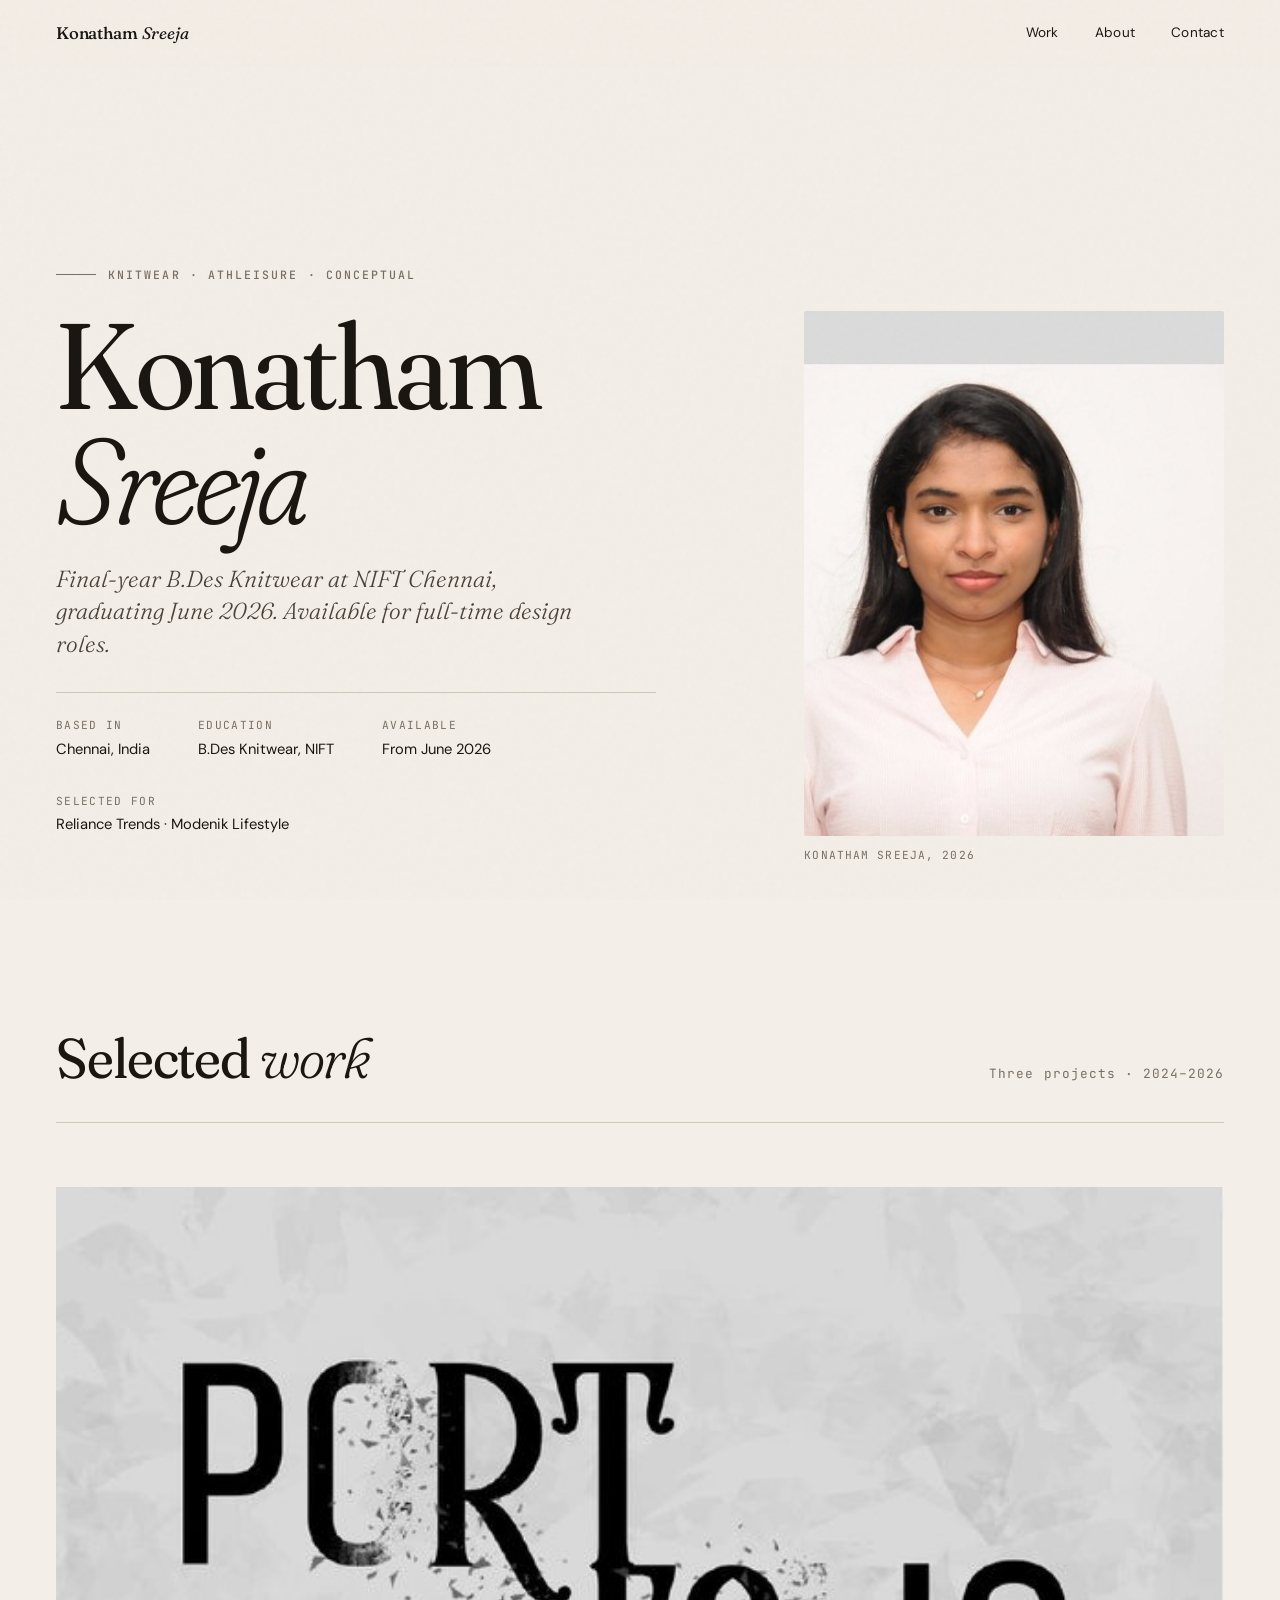
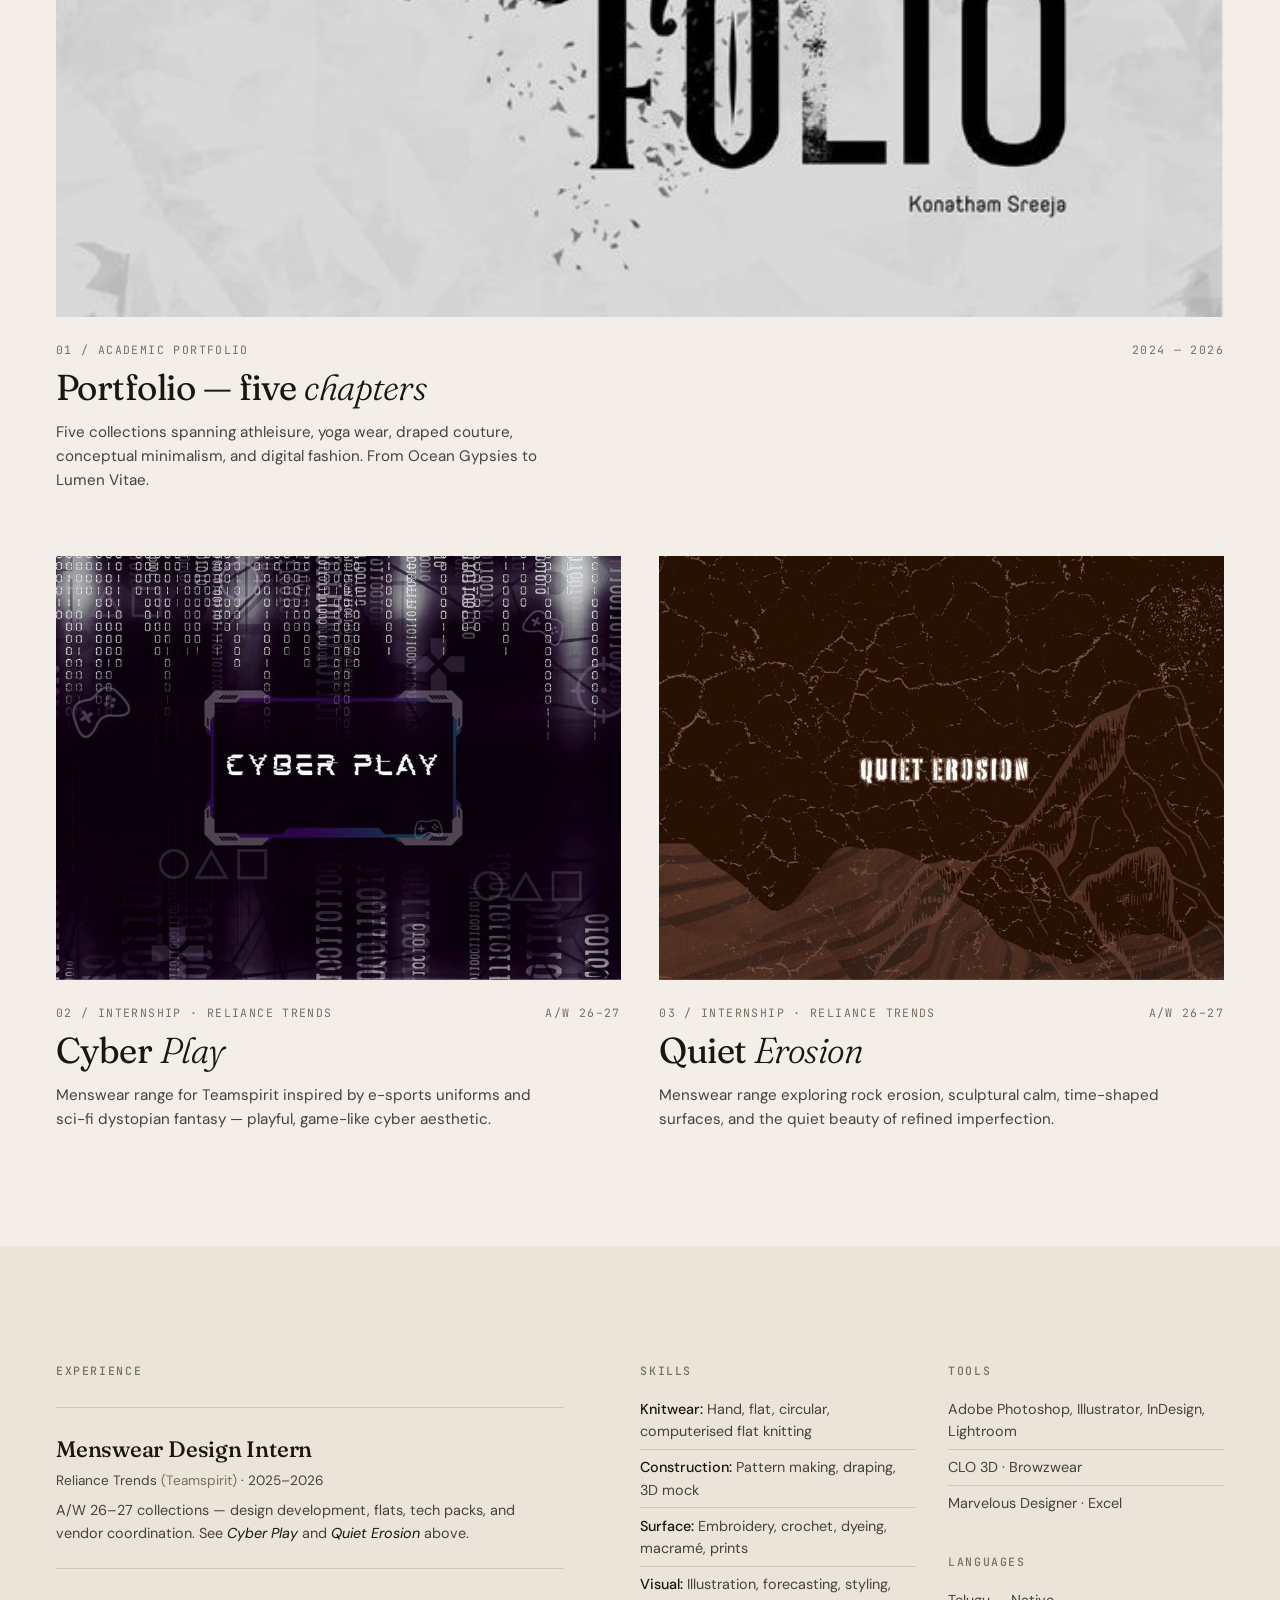
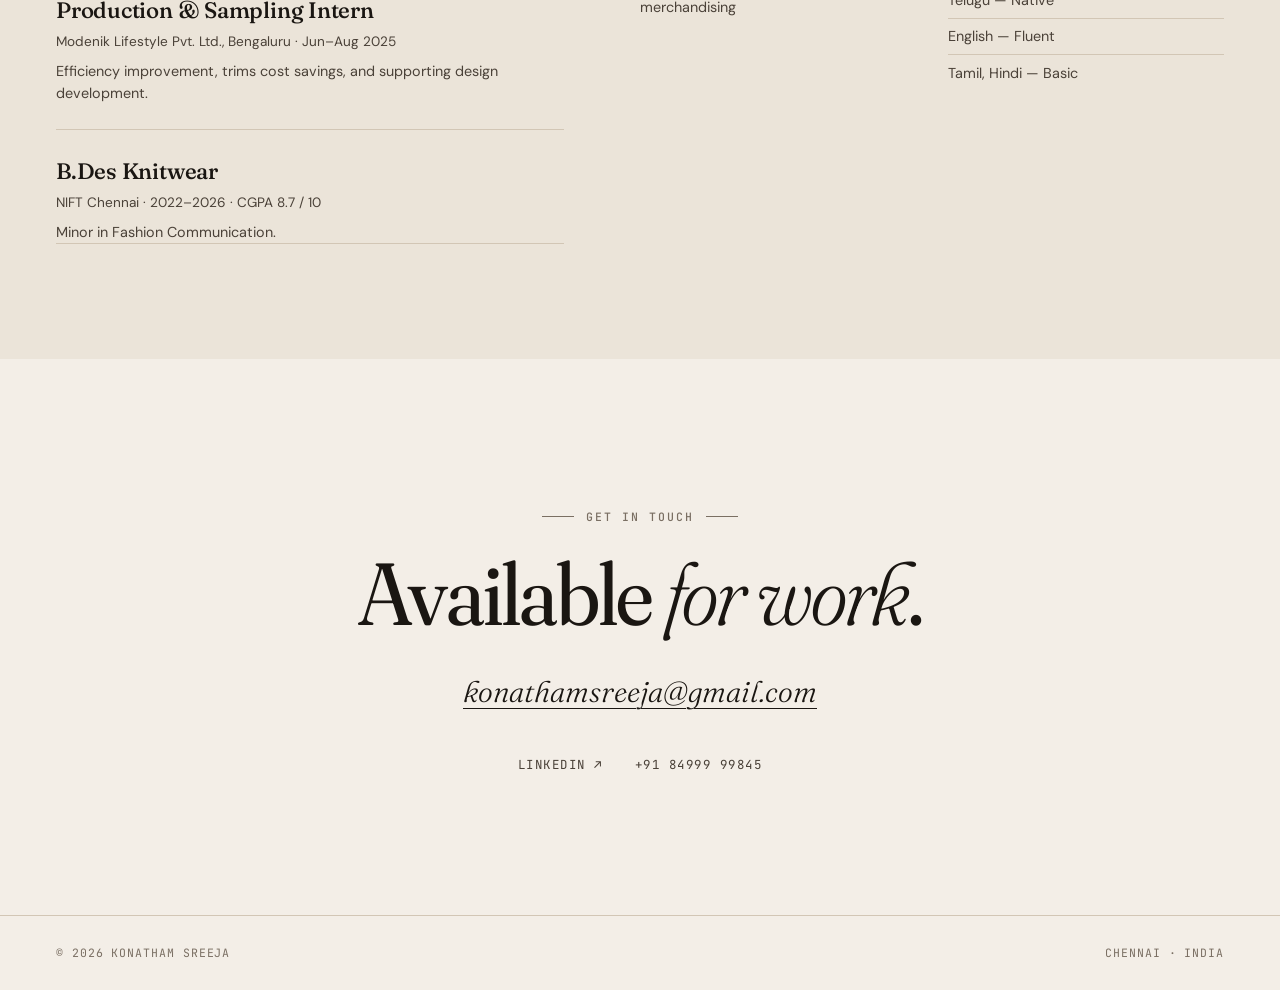
==== index.html @ c7cec254 "Replace prototype with live Cloudflare deployment source" ====
<!DOCTYPE html>
<html lang="en">
<head>
<meta charset="UTF-8">
<meta name="viewport" content="width=device-width, initial-scale=1.0">
<meta name="robots" content="noindex, nofollow">
<title>Konatham Sreeja — Knitwear Designer</title>
<meta name="description" content="Selected works by Konatham Sreeja — Knitwear designer specialising in athleisure and conceptual fashion. NIFT Chennai, 2026.">
<link rel="preconnect" href="https://fonts.googleapis.com">
<link rel="preconnect" href="https://fonts.gstatic.com" crossorigin>
<link href="https://fonts.googleapis.com/css2?family=Fraunces:ital,opsz,wght,SOFT@0,9..144,300..700,30..100;1,9..144,300..700,30..100&family=DM+Sans:opsz,wght@9..40,300..600&family=JetBrains+Mono:wght@400;500&display=swap" rel="stylesheet">
<link rel="stylesheet" href="styles.css">
<link rel="icon" type="image/svg+xml" href="data:image/svg+xml,%3Csvg xmlns='http://www.w3.org/2000/svg' viewBox='0 0 100 100'%3E%3Ctext y='75' font-size='80' font-family='Georgia' font-style='italic'%3Es%3C/text%3E%3C/svg%3E">
</head>
<body>

<nav class="nav">
  <a href="index.html" class="nav__logo">Konatham <em>Sreeja</em></a>
  <div class="nav__links">
    <a href="#work">Work</a>
    <a href="#about">About</a>
    <a href="#contact">Contact</a>
  </div>
</nav>

<header class="hero">
  <div class="hero__copy">
    <div class="hero__eyebrow"><span class="eyebrow">Knitwear · Athleisure · Conceptual</span></div>
    <h1 class="hero__title display">Konatham<br><span class="italic">Sreeja</span></h1>
    <p class="hero__tagline">Final-year B.Des Knitwear at NIFT Chennai, graduating June 2026. Available for full-time design roles.</p>
    <dl class="hero__meta">
      <div><dt>Based in</dt><dd>Chennai, India</dd></div>
      <div><dt>Education</dt><dd>B.Des Knitwear, NIFT</dd></div>
      <div><dt>Available</dt><dd>From June 2026</dd></div>
      <div><dt>Selected for</dt><dd>Reliance Trends · Modenik Lifestyle</dd></div>
    </dl>
  </div>
  <figure class="hero__photo">
    <img src="images/profile.jpg" alt="Portrait of Konatham Sreeja">
  </figure>
</header>

<section class="section" id="work">
  <header class="section__head">
    <h2 class="section__title">Selected <em>work</em></h2>
    <span class="section__count">Three projects · 2024–2026</span>
  </header>

  <div class="work__grid">

    <a href="portfolio.html" class="project project--featured fade-in">
      <div class="project__media">
        <img src="images/covers/portfolio.jpg" alt="Portfolio cover">
        <div class="project__overlay">
          <span class="project__view">Open project →</span>
        </div>
      </div>
      <div class="project__info">
        <div class="project__meta">
          <span>01 / Academic Portfolio</span>
          <span>2024 — 2026</span>
        </div>
        <h3 class="project__title">Portfolio — five <em>chapters</em></h3>
        <p class="project__desc">Five collections spanning athleisure, yoga wear, draped couture, conceptual minimalism, and digital fashion. From Ocean Gypsies to Lumen Vitae.</p>
      </div>
    </a>

    <a href="cyber-play.html" class="project project--landscape fade-in">
      <div class="project__media">
        <img src="images/covers/cyber-play.jpg" alt="Cyber Play cover">
        <div class="project__overlay">
          <span class="project__view">Open project →</span>
        </div>
      </div>
      <div class="project__info">
        <div class="project__meta">
          <span>02 / Internship · Reliance Trends</span>
          <span>A/W 26–27</span>
        </div>
        <h3 class="project__title">Cyber <em>Play</em></h3>
        <p class="project__desc">Menswear range for Teamspirit inspired by e-sports uniforms and sci-fi dystopian fantasy — playful, game-like cyber aesthetic.</p>
      </div>
    </a>

    <a href="quiet-erosion.html" class="project project--landscape fade-in">
      <div class="project__media">
        <img src="images/covers/quiet-erosion.jpg" alt="Quiet Erosion cover">
        <div class="project__overlay">
          <span class="project__view">Open project →</span>
        </div>
      </div>
      <div class="project__info">
        <div class="project__meta">
          <span>03 / Internship · Reliance Trends</span>
          <span>A/W 26–27</span>
        </div>
        <h3 class="project__title">Quiet <em>Erosion</em></h3>
        <p class="project__desc">Menswear range exploring rock erosion, sculptural calm, time-shaped surfaces, and the quiet beauty of refined imperfection.</p>
      </div>
    </a>

  </div>
</section>

<section class="about" id="about">
  <div class="about__inner">
    <div class="about__experience">
      <h4 class="about__section-label">Experience</h4>

      <div class="experience">
        <div class="experience__role">Menswear Design Intern</div>
        <div class="experience__org">Reliance Trends <span>(Teamspirit)</span> · 2025–2026</div>
        <p class="experience__desc">A/W 26–27 collections — design development, flats, tech packs, and vendor coordination. See <em>Cyber Play</em> and <em>Quiet Erosion</em> above.</p>
      </div>

      <div class="experience">
        <div class="experience__role">Production &amp; Sampling Intern</div>
        <div class="experience__org">Modenik Lifestyle Pvt. Ltd., Bengaluru · Jun–Aug 2025</div>
        <p class="experience__desc">Efficiency improvement, trims cost savings, and supporting design development.</p>
      </div>

      <div class="experience">
        <div class="experience__role">B.Des Knitwear</div>
        <div class="experience__org">NIFT Chennai · 2022–2026 · CGPA 8.7 / 10</div>
        <p class="experience__desc">Minor in Fashion Communication.</p>
      </div>
    </div>

    <div class="about__cols">
      <div class="about__col">
        <h4>Skills</h4>
        <ul>
          <li><strong>Knitwear:</strong> Hand, flat, circular, computerised flat knitting</li>
          <li><strong>Construction:</strong> Pattern making, draping, 3D mock</li>
          <li><strong>Surface:</strong> Embroidery, crochet, dyeing, macramé, prints</li>
          <li><strong>Visual:</strong> Illustration, forecasting, styling, merchandising</li>
        </ul>
      </div>
      <div class="about__col">
        <h4>Tools</h4>
        <ul>
          <li>Adobe Photoshop, Illustrator, InDesign, Lightroom</li>
          <li>CLO 3D · Browzwear</li>
          <li>Marvelous Designer · Excel</li>
        </ul>
        <h4 style="margin-top: 2rem;">Languages</h4>
        <ul>
          <li>Telugu — Native</li>
          <li>English — Fluent</li>
          <li>Tamil, Hindi — Basic</li>
        </ul>
      </div>
    </div>
  </div>
</section>

<section class="contact" id="contact">
  <div class="contact__eyebrow"><span class="eyebrow">Get in touch</span></div>
  <h2 class="contact__title">Available <em>for work</em>.</h2>
  <a href="mailto:konathamsreeja@gmail.com" class="contact__email">konathamsreeja@gmail.com</a>
  <div class="contact__links">
    <a href="https://linkedin.com/in/sreeja-konatham" target="_blank" rel="noopener">LinkedIn ↗</a>
    <a href="tel:+918499999845">+91 84999 99845</a>
  </div>
</section>

<footer>
  <span>© <span data-year></span> Konatham Sreeja</span>
  <span>Chennai · India</span>
</footer>

<script src="script.js"></script>
</body>
</html>
---- styles.css ----
/* ============================================================
   KONATHAM SREEJA — Portfolio Site
   Editorial / magazine aesthetic
   ============================================================ */

:root {
  --bg: #f3eee7;
  --bg-alt: #ebe4d9;
  --surface: #e3dac8;
  --text: #1a1612;
  --text-mid: #4a4138;
  --text-soft: #7a6f63;
  --line: #d2c6b5;
  --accent: #1a1612;
  --accent-warm: #8b3a1f;

  --font-display: 'Fraunces', 'Cormorant Garamond', Georgia, serif;
  --font-body: 'DM Sans', -apple-system, BlinkMacSystemFont, system-ui, sans-serif;
  --font-mono: 'JetBrains Mono', ui-monospace, monospace;

  --max-w: 1320px;
  --gutter: clamp(1.25rem, 4.5vw, 3.5rem);

  --ease: cubic-bezier(0.22, 1, 0.36, 1);
}

* { margin: 0; padding: 0; box-sizing: border-box; }

html {
  scroll-behavior: smooth;
  -webkit-font-smoothing: antialiased;
  -moz-osx-font-smoothing: grayscale;
}

body {
  background: var(--bg);
  color: var(--text);
  font-family: var(--font-body);
  font-size: 16px;
  line-height: 1.55;
  font-feature-settings: 'kern' 1, 'liga' 1;
  overflow-x: hidden;
}

img { display: block; max-width: 100%; height: auto; }
a { color: inherit; text-decoration: none; transition: opacity 0.2s var(--ease); }
a:hover { opacity: 0.65; }

/* ============================================================
   TYPOGRAPHY
   ============================================================ */

.display {
  font-family: var(--font-display);
  font-weight: 400;
  letter-spacing: -0.02em;
  line-height: 0.95;
  font-variation-settings: 'opsz' 144, 'SOFT' 50;
}

.eyebrow {
  font-family: var(--font-mono);
  font-size: 0.72rem;
  letter-spacing: 0.18em;
  text-transform: uppercase;
  color: var(--text-soft);
  font-weight: 500;
}

/* ============================================================
   GRAIN / TEXTURE
   ============================================================ */

body::before {
  content: '';
  position: fixed;
  inset: 0;
  pointer-events: none;
  z-index: 100;
  opacity: 0.035;
  mix-blend-mode: multiply;
  background-image: url("data:image/svg+xml,%3Csvg viewBox='0 0 200 200' xmlns='http://www.w3.org/2000/svg'%3E%3Cfilter id='n'%3E%3CfeTurbulence type='fractalNoise' baseFrequency='0.85' numOctaves='3' stitchTiles='stitch'/%3E%3C/filter%3E%3Crect width='100%25' height='100%25' filter='url(%23n)'/%3E%3C/svg%3E");
}

/* ============================================================
   NAVIGATION
   ============================================================ */

.nav {
  position: fixed;
  top: 0; left: 0; right: 0;
  z-index: 50;
  padding: 1.25rem var(--gutter);
  display: flex;
  justify-content: space-between;
  align-items: center;
  backdrop-filter: blur(10px);
  -webkit-backdrop-filter: blur(10px);
  background: rgba(243, 238, 231, 0.72);
  border-bottom: 1px solid transparent;
  transition: border-color 0.3s var(--ease);
}

.nav.scrolled { border-bottom-color: var(--line); }

.nav__logo {
  font-family: var(--font-display);
  font-size: 1.05rem;
  letter-spacing: -0.01em;
  font-weight: 500;
  font-variation-settings: 'opsz' 24, 'SOFT' 30;
}

.nav__logo em { font-style: italic; font-weight: 400; }

.nav__links {
  display: flex;
  gap: 2.25rem;
  font-size: 0.85rem;
  letter-spacing: 0.02em;
}

.nav__back {
  font-family: var(--font-mono);
  font-size: 0.78rem;
  letter-spacing: 0.06em;
  display: inline-flex;
  align-items: center;
  gap: 0.5rem;
}

.nav__back::before { content: '←'; font-size: 1rem; }

@media (max-width: 640px) {
  .nav__links { gap: 1.25rem; font-size: 0.8rem; }
  .nav__links a:first-child { display: none; }
}

/* ============================================================
   HERO (LANDING)
   ============================================================ */

.hero {
  min-height: 100vh;
  padding: 8rem var(--gutter) 4rem;
  display: grid;
  grid-template-columns: 1.6fr 1fr;
  gap: clamp(2rem, 6vw, 5rem);
  align-items: end;
  max-width: var(--max-w);
  margin: 0 auto;
  position: relative;
}

.hero__eyebrow {
  margin-bottom: 1.5rem;
  display: flex;
  align-items: center;
  gap: 0.75rem;
}

.hero__eyebrow::before {
  content: ''; width: 2.5rem; height: 1px; background: var(--text-soft);
}

.hero__title {
  font-size: clamp(3.5rem, 9.5vw, 9.5rem);
  margin-bottom: 1.5rem;
}

.hero__title .italic {
  font-style: italic;
  font-weight: 300;
  font-variation-settings: 'opsz' 144, 'SOFT' 100;
}

.hero__tagline {
  font-family: var(--font-display);
  font-style: italic;
  font-weight: 300;
  font-size: clamp(1.1rem, 2vw, 1.45rem);
  color: var(--text-mid);
  max-width: 36ch;
  margin-bottom: 2rem;
  line-height: 1.4;
}

.hero__meta {
  display: flex;
  flex-wrap: wrap;
  gap: 2rem 3rem;
  font-size: 0.85rem;
  color: var(--text-mid);
  border-top: 1px solid var(--line);
  padding-top: 1.5rem;
  max-width: 600px;
}

.hero__meta div { display: flex; flex-direction: column; gap: 0.2rem; }
.hero__meta dt { font-family: var(--font-mono); font-size: 0.7rem; letter-spacing: 0.12em; text-transform: uppercase; color: var(--text-soft); }
.hero__meta dd { color: var(--text); font-size: 0.92rem; }

.hero__photo {
  position: relative;
  align-self: end;
}

.hero__photo img {
  width: 100%;
  aspect-ratio: 4/5;
  object-fit: cover;
  border-radius: 2px;
  filter: saturate(0.92) contrast(1.02);
}

.hero__photo::after {
  content: 'Konatham Sreeja, 2026';
  position: absolute;
  bottom: -1.75rem;
  left: 0;
  font-family: var(--font-mono);
  font-size: 0.7rem;
  letter-spacing: 0.1em;
  color: var(--text-soft);
  text-transform: uppercase;
}

@media (max-width: 880px) {
  .hero {
    grid-template-columns: 1fr;
    min-height: auto;
    padding-top: 6.5rem;
    gap: 2.5rem;
    align-items: start;
  }
  .hero__photo {
    max-width: 200px;
    width: 50%;
    justify-self: start;
  }
  .hero__photo::after { font-size: 0.65rem; bottom: -1.5rem; }
  .hero__title { font-size: clamp(3rem, 13vw, 5rem); }
  .hero__tagline { font-size: 1.15rem; max-width: none; }
  .hero__meta { gap: 1.5rem 2rem; }
}

/* ============================================================
   SECTION HEADER (reusable)
   ============================================================ */

.section {
  padding: clamp(4rem, 9vw, 8rem) var(--gutter);
  max-width: var(--max-w);
  margin: 0 auto;
}

.section__head {
  display: flex;
  justify-content: space-between;
  align-items: baseline;
  margin-bottom: clamp(2rem, 5vw, 4rem);
  border-bottom: 1px solid var(--line);
  padding-bottom: 1.25rem;
  gap: 2rem;
}

.section__title {
  font-family: var(--font-display);
  font-size: clamp(2rem, 5vw, 3.5rem);
  font-weight: 400;
  letter-spacing: -0.02em;
  font-variation-settings: 'opsz' 72, 'SOFT' 50;
}

.section__title em { font-style: italic; font-weight: 300; }

.section__count {
  font-family: var(--font-mono);
  font-size: 0.8rem;
  color: var(--text-soft);
  letter-spacing: 0.08em;
}

/* ============================================================
   WORK / PROJECTS GRID
   ============================================================ */

.work__grid {
  display: grid;
  grid-template-columns: 1fr 1fr;
  gap: clamp(2rem, 5vw, 4rem) clamp(1.5rem, 3vw, 2.5rem);
}

.project {
  display: block;
  position: relative;
  cursor: pointer;
}

/* First project spans full width as featured */
.project--featured { grid-column: 1 / -1; }

.project__media {
  position: relative;
  overflow: hidden;
  background: var(--bg-alt);
  margin-bottom: 1.5rem;
  aspect-ratio: 4/5;
}

.project--featured .project__media { aspect-ratio: 16/10; }
.project--landscape .project__media { aspect-ratio: 4/3; }

.project__media img {
  width: 100%;
  height: 100%;
  object-fit: cover;
  transition: transform 0.9s var(--ease), filter 0.9s var(--ease);
  filter: saturate(0.95);
}

.project:hover .project__media img {
  transform: scale(1.04);
  filter: saturate(1.05);
}

.project__overlay {
  position: absolute;
  inset: 0;
  background: linear-gradient(180deg, transparent 50%, rgba(26, 22, 18, 0.45) 100%);
  display: flex;
  align-items: flex-end;
  justify-content: flex-end;
  padding: 1.5rem;
  opacity: 0;
  transition: opacity 0.4s var(--ease);
}

.project:hover .project__overlay { opacity: 1; }

.project__view {
  font-family: var(--font-mono);
  font-size: 0.75rem;
  letter-spacing: 0.12em;
  text-transform: uppercase;
  color: var(--bg);
  background: rgba(26, 22, 18, 0.85);
  backdrop-filter: blur(8px);
  padding: 0.55rem 1rem;
  border-radius: 999px;
}

.project__info {
  display: flex;
  flex-direction: column;
  gap: 0.4rem;
}

.project__meta {
  display: flex;
  align-items: baseline;
  justify-content: space-between;
  gap: 1rem;
  font-family: var(--font-mono);
  font-size: 0.72rem;
  letter-spacing: 0.12em;
  text-transform: uppercase;
  color: var(--text-soft);
}

.project__title {
  font-family: var(--font-display);
  font-size: clamp(1.5rem, 3vw, 2.25rem);
  font-weight: 400;
  letter-spacing: -0.015em;
  line-height: 1.05;
  font-variation-settings: 'opsz' 48, 'SOFT' 40;
  margin-top: 0.25rem;
}

.project__title em { font-style: italic; font-weight: 300; }

.project__desc {
  color: var(--text-mid);
  font-size: 0.95rem;
  max-width: 50ch;
  margin-top: 0.5rem;
}

@media (max-width: 720px) {
  .work__grid { grid-template-columns: 1fr; }
  .project--featured .project__media { aspect-ratio: 4/3; }
}

/* ============================================================
   ABOUT
   ============================================================ */

.about {
  background: var(--bg-alt);
  padding: clamp(4rem, 9vw, 8rem) var(--gutter);
}

.about__inner {
  max-width: var(--max-w);
  margin: 0 auto;
  display: grid;
  grid-template-columns: 1fr 1.15fr;
  gap: clamp(2rem, 6vw, 5rem);
}

.about__section-label {
  font-family: var(--font-mono);
  font-size: 0.72rem;
  letter-spacing: 0.14em;
  text-transform: uppercase;
  color: var(--text-soft);
  margin-bottom: 1.75rem;
  font-weight: 500;
}

.experience {
  padding: 1.5rem 0;
  border-top: 1px solid var(--line);
}
.experience:last-child { padding-bottom: 0; }
.about__experience > .experience:last-child {
  border-bottom: 1px solid var(--line);
}

.experience__role {
  font-family: var(--font-display);
  font-size: clamp(1.15rem, 1.8vw, 1.4rem);
  font-weight: 500;
  letter-spacing: -0.01em;
  font-variation-settings: 'opsz' 24, 'SOFT' 30;
  margin-bottom: 0.2rem;
}

.experience__org {
  font-size: 0.85rem;
  color: var(--text-mid);
  margin-bottom: 0.5rem;
}
.experience__org span { color: var(--text-soft); }

.experience__desc {
  font-size: 0.9rem;
  color: var(--text-mid);
  max-width: 52ch;
  line-height: 1.55;
}
.experience__desc em { font-style: italic; color: var(--text); }

.about__cols {
  display: grid;
  grid-template-columns: 1fr 1fr;
  gap: 2rem;
  font-size: 0.9rem;
}

.about__col h4 {
  font-family: var(--font-mono);
  font-size: 0.72rem;
  letter-spacing: 0.14em;
  text-transform: uppercase;
  color: var(--text-soft);
  margin-bottom: 0.75rem;
  font-weight: 500;
}

.about__col ul { list-style: none; }
.about__col li { padding: 0.4rem 0; border-bottom: 1px solid var(--line); color: var(--text-mid); }
.about__col li:last-child { border-bottom: none; }
.about__col li strong { color: var(--text); font-weight: 500; }

@media (max-width: 880px) {
  .about__inner { grid-template-columns: 1fr; }
  .about__cols { grid-template-columns: 1fr 1fr; }
}

@media (max-width: 520px) {
  .about__cols { grid-template-columns: 1fr; }
}

/* ============================================================
   CONTACT
   ============================================================ */

.contact {
  padding: clamp(5rem, 11vw, 9rem) var(--gutter);
  max-width: var(--max-w);
  margin: 0 auto;
  text-align: center;
}

.contact__eyebrow {
  display: inline-flex;
  align-items: center;
  gap: 0.75rem;
  margin-bottom: 1.5rem;
}

.contact__eyebrow::before, .contact__eyebrow::after {
  content: ''; width: 2rem; height: 1px; background: var(--text-soft);
}

.contact__title {
  font-family: var(--font-display);
  font-size: clamp(2.5rem, 7vw, 5.5rem);
  font-weight: 400;
  font-variation-settings: 'opsz' 144, 'SOFT' 50;
  margin-bottom: 2rem;
  letter-spacing: -0.02em;
  line-height: 1;
}

.contact__title em { font-style: italic; font-weight: 300; }

.contact__email {
  display: inline-block;
  font-family: var(--font-display);
  font-size: clamp(1.25rem, 2.5vw, 1.85rem);
  font-style: italic;
  font-weight: 300;
  text-decoration: underline;
  text-decoration-thickness: 1px;
  text-underline-offset: 6px;
  margin-bottom: 2.5rem;
}

.contact__email:hover { text-decoration-thickness: 2px; opacity: 1; }

.contact__links {
  display: flex;
  justify-content: center;
  gap: 2rem;
  font-family: var(--font-mono);
  font-size: 0.78rem;
  letter-spacing: 0.12em;
  text-transform: uppercase;
  color: var(--text-mid);
}

.contact__links a { display: inline-flex; align-items: center; gap: 0.5rem; }

/* ============================================================
   FOOTER
   ============================================================ */

footer {
  border-top: 1px solid var(--line);
  padding: 1.75rem var(--gutter);
  display: flex;
  justify-content: space-between;
  align-items: center;
  font-family: var(--font-mono);
  font-size: 0.72rem;
  letter-spacing: 0.08em;
  color: var(--text-soft);
  text-transform: uppercase;
  flex-wrap: wrap;
  gap: 1rem;
}

/* ============================================================
   PROJECT PAGE
   ============================================================ */

.project-hero {
  padding: 8rem var(--gutter) 3rem;
  max-width: var(--max-w);
  margin: 0 auto;
}

.project-hero__eyebrow {
  margin-bottom: 1rem;
  display: flex;
  align-items: center;
  gap: 0.75rem;
}

.project-hero__eyebrow::before {
  content: ''; width: 2rem; height: 1px; background: var(--text-soft);
}

.project-hero__title {
  font-family: var(--font-display);
  font-size: clamp(3rem, 9vw, 7.5rem);
  font-weight: 400;
  letter-spacing: -0.025em;
  line-height: 0.95;
  font-variation-settings: 'opsz' 144, 'SOFT' 50;
  margin-bottom: 1.5rem;
}

.project-hero__title em { font-style: italic; font-weight: 300; }

.project-hero__intro {
  display: grid;
  grid-template-columns: 1fr 1.4fr;
  gap: clamp(2rem, 6vw, 5rem);
  margin-top: 3rem;
  padding-top: 2rem;
  border-top: 1px solid var(--line);
}

.project-hero__meta {
  display: flex;
  flex-direction: column;
  gap: 1.25rem;
  font-size: 0.85rem;
}

.project-hero__meta dt {
  font-family: var(--font-mono);
  font-size: 0.7rem;
  letter-spacing: 0.12em;
  text-transform: uppercase;
  color: var(--text-soft);
  margin-bottom: 0.25rem;
}

.project-hero__meta dd { color: var(--text); }

.project-hero__desc {
  font-family: var(--font-display);
  font-size: clamp(1.15rem, 1.8vw, 1.35rem);
  line-height: 1.5;
  color: var(--text-mid);
  font-weight: 400;
  font-variation-settings: 'opsz' 24, 'SOFT' 50;
}

@media (max-width: 720px) {
  .project-hero__intro { grid-template-columns: 1fr; }
}

/* ============================================================
   PROJECT GALLERY
   ============================================================ */

.gallery {
  padding: 2rem var(--gutter) 6rem;
  max-width: 1100px;
  margin: 0 auto;
}

.gallery__page {
  margin-bottom: clamp(1.5rem, 3vw, 2.5rem);
  position: relative;
  opacity: 0;
  transform: translateY(20px);
  transition: opacity 0.7s var(--ease), transform 0.7s var(--ease);
}

.gallery__page.in-view {
  opacity: 1;
  transform: translateY(0);
}

.gallery__page img {
  width: 100%;
  background: var(--bg-alt);
  box-shadow: 0 1px 0 var(--line),
              0 24px 48px -24px rgba(26, 22, 18, 0.18);
  cursor: zoom-in;
}

.gallery__page--landscape img { box-shadow: 0 1px 0 var(--line), 0 18px 40px -20px rgba(26, 22, 18, 0.15); }

.gallery__num {
  position: absolute;
  top: -1.5rem;
  right: 0;
  font-family: var(--font-mono);
  font-size: 0.7rem;
  letter-spacing: 0.1em;
  color: var(--text-soft);
}

/* ============================================================
   PAGE COUNTER (sticky on scroll)
   ============================================================ */

.counter {
  position: fixed;
  bottom: 1.5rem;
  right: 1.5rem;
  z-index: 40;
  background: rgba(26, 22, 18, 0.88);
  color: var(--bg);
  font-family: var(--font-mono);
  font-size: 0.78rem;
  letter-spacing: 0.08em;
  padding: 0.65rem 1rem;
  border-radius: 999px;
  backdrop-filter: blur(10px);
  -webkit-backdrop-filter: blur(10px);
  opacity: 0;
  transform: translateY(10px);
  transition: opacity 0.3s var(--ease), transform 0.3s var(--ease);
  pointer-events: none;
}

.counter.visible {
  opacity: 1;
  transform: translateY(0);
}

/* ============================================================
   NEXT PROJECT
   ============================================================ */

.next-project {
  border-top: 1px solid var(--line);
  padding: clamp(4rem, 8vw, 6rem) var(--gutter);
  max-width: var(--max-w);
  margin: 0 auto;
  display: flex;
  justify-content: space-between;
  align-items: center;
  gap: 2rem;
  flex-wrap: wrap;
}

.next-project__label {
  font-family: var(--font-mono);
  font-size: 0.72rem;
  letter-spacing: 0.14em;
  text-transform: uppercase;
  color: var(--text-soft);
  margin-bottom: 0.5rem;
}

.next-project__title {
  font-family: var(--font-display);
  font-size: clamp(2rem, 5vw, 3.5rem);
  font-weight: 400;
  font-variation-settings: 'opsz' 72, 'SOFT' 50;
  letter-spacing: -0.02em;
  line-height: 1;
}

.next-project__title em { font-style: italic; font-weight: 300; }

.next-project__arrow {
  font-family: var(--font-display);
  font-size: clamp(2.5rem, 6vw, 4rem);
  transition: transform 0.4s var(--ease);
}

.next-project:hover .next-project__arrow { transform: translateX(8px); }

/* ============================================================
   IMAGE LIGHTBOX
   ============================================================ */

.lightbox {
  position: fixed;
  inset: 0;
  background: rgba(26, 22, 18, 0.96);
  z-index: 200;
  display: none;
  align-items: center;
  justify-content: center;
  padding: 2rem;
  cursor: zoom-out;
}

.lightbox.active { display: flex; }

.lightbox img {
  max-width: 100%;
  max-height: 100%;
  object-fit: contain;
  box-shadow: 0 30px 60px -20px rgba(0,0,0,0.5);
}

.lightbox__close {
  position: absolute;
  top: 1.5rem;
  right: 1.5rem;
  background: rgba(255,255,255,0.1);
  color: white;
  border: none;
  width: 44px;
  height: 44px;
  border-radius: 50%;
  cursor: pointer;
  font-size: 1.4rem;
  font-family: var(--font-display);
}

.lightbox__caption {
  position: absolute;
  bottom: 1.5rem;
  left: 50%;
  transform: translateX(-50%);
  color: rgba(255,255,255,0.6);
  font-family: var(--font-mono);
  font-size: 0.75rem;
  letter-spacing: 0.1em;
}

/* ============================================================
   UTILS
   ============================================================ */

.fade-in {
  opacity: 0;
  transform: translateY(20px);
  transition: opacity 0.9s var(--ease), transform 0.9s var(--ease);
}

.fade-in.in-view {
  opacity: 1;
  transform: translateY(0);
}

@media (prefers-reduced-motion: reduce) {
  *, *::before, *::after {
    animation-duration: 0.01ms !important;
    transition-duration: 0.01ms !important;
  }
  html { scroll-behavior: auto; }
}
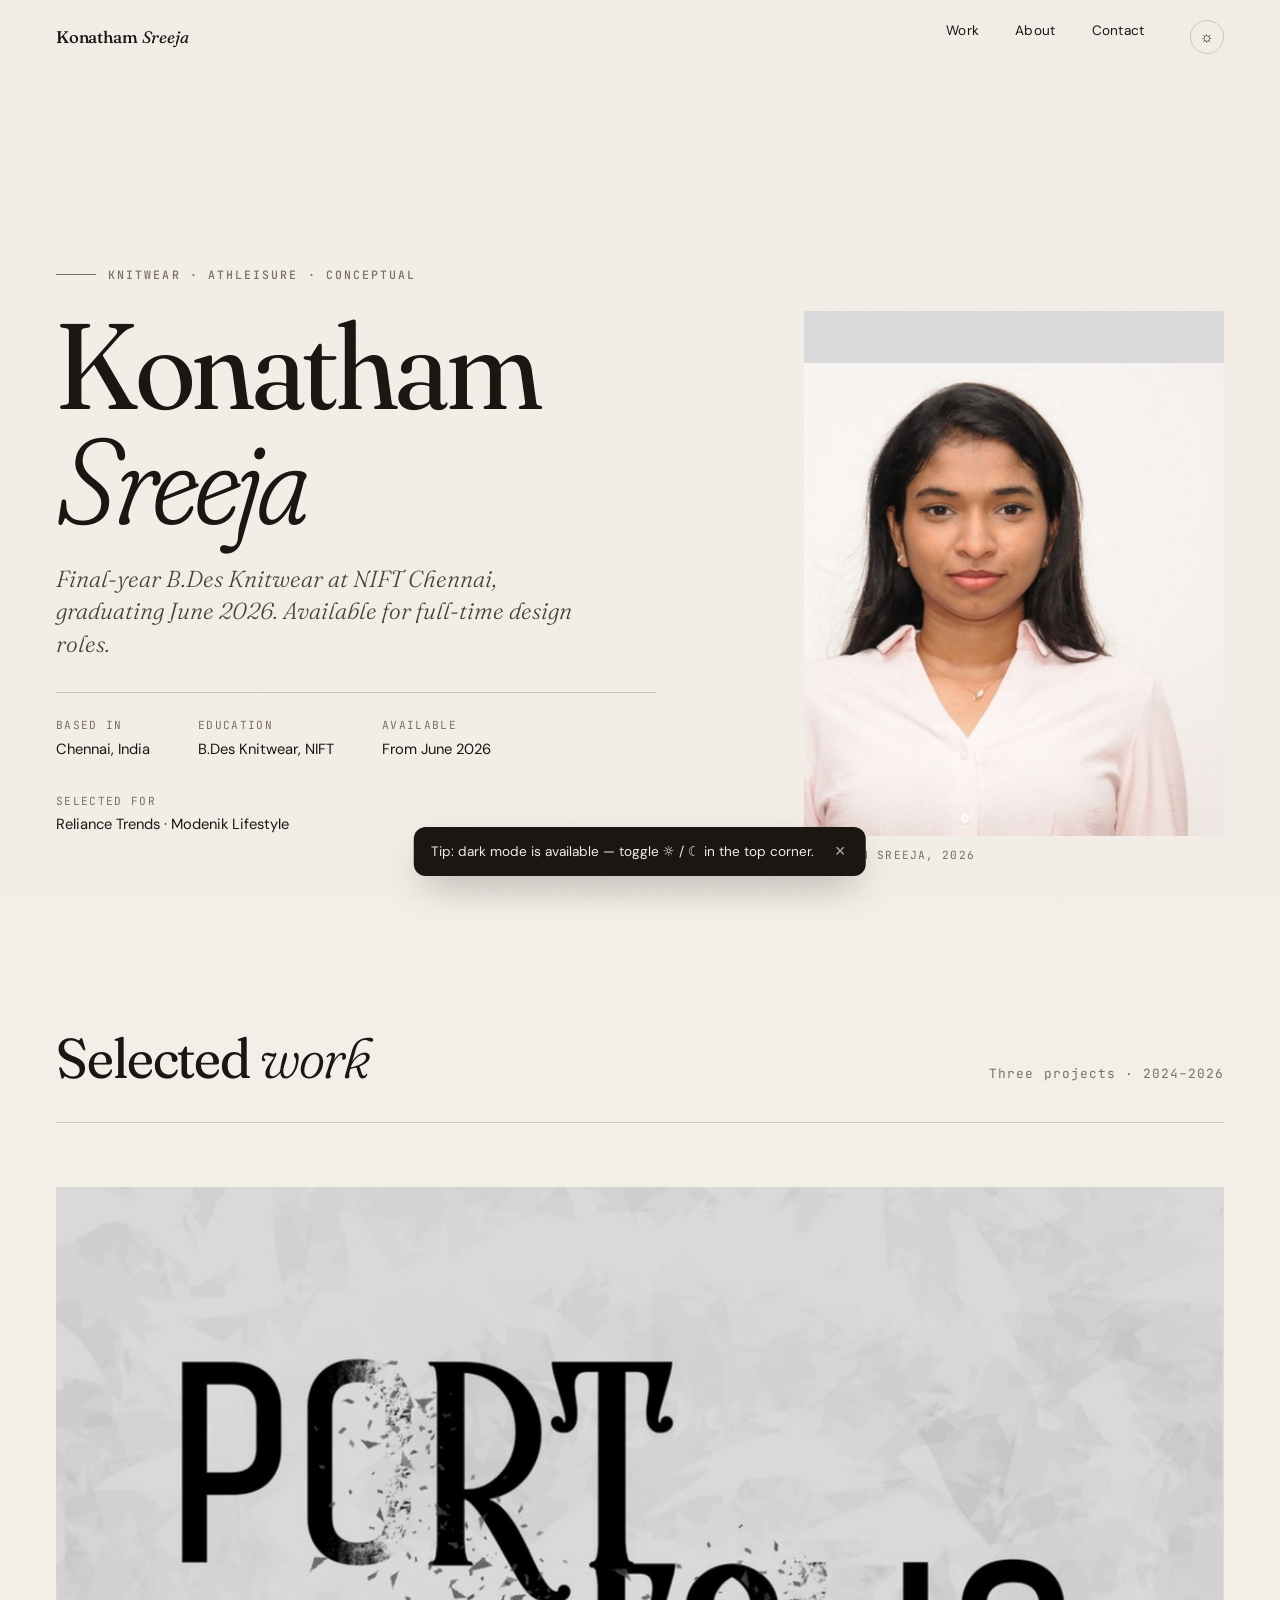
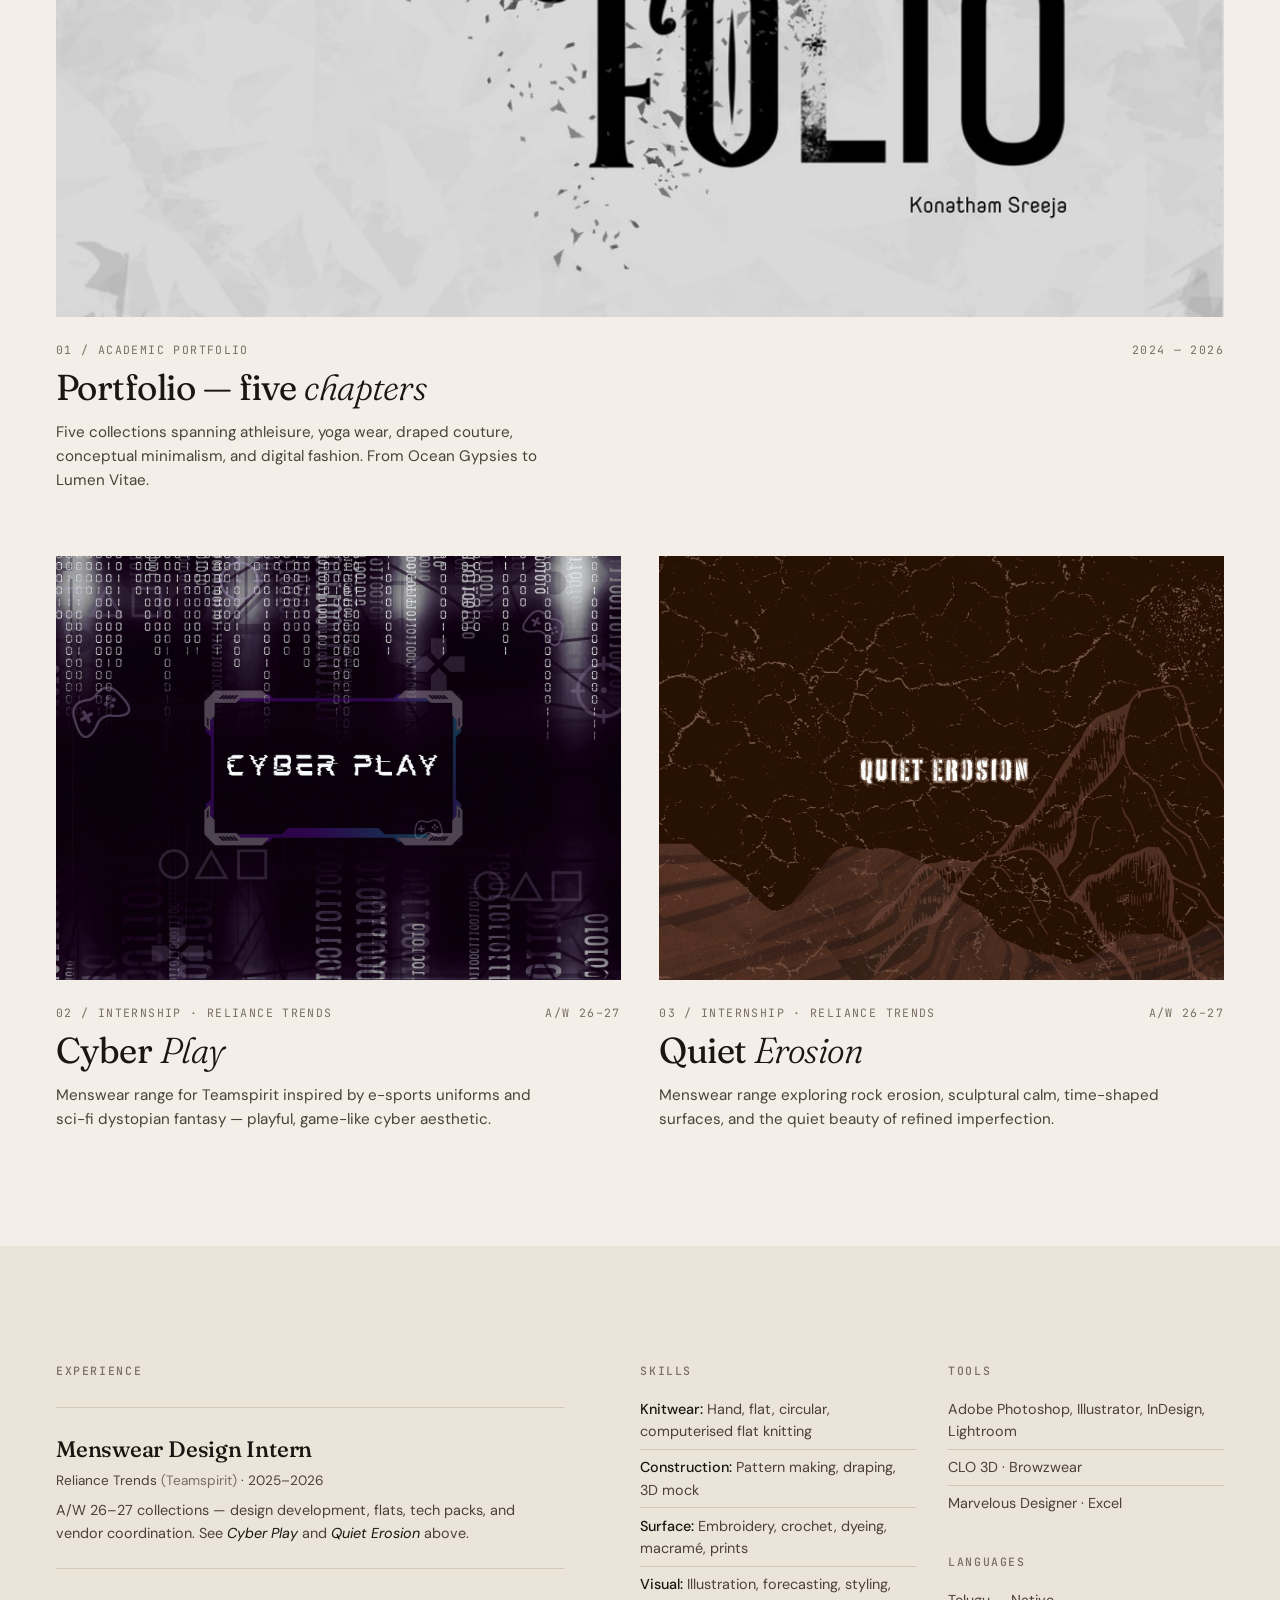
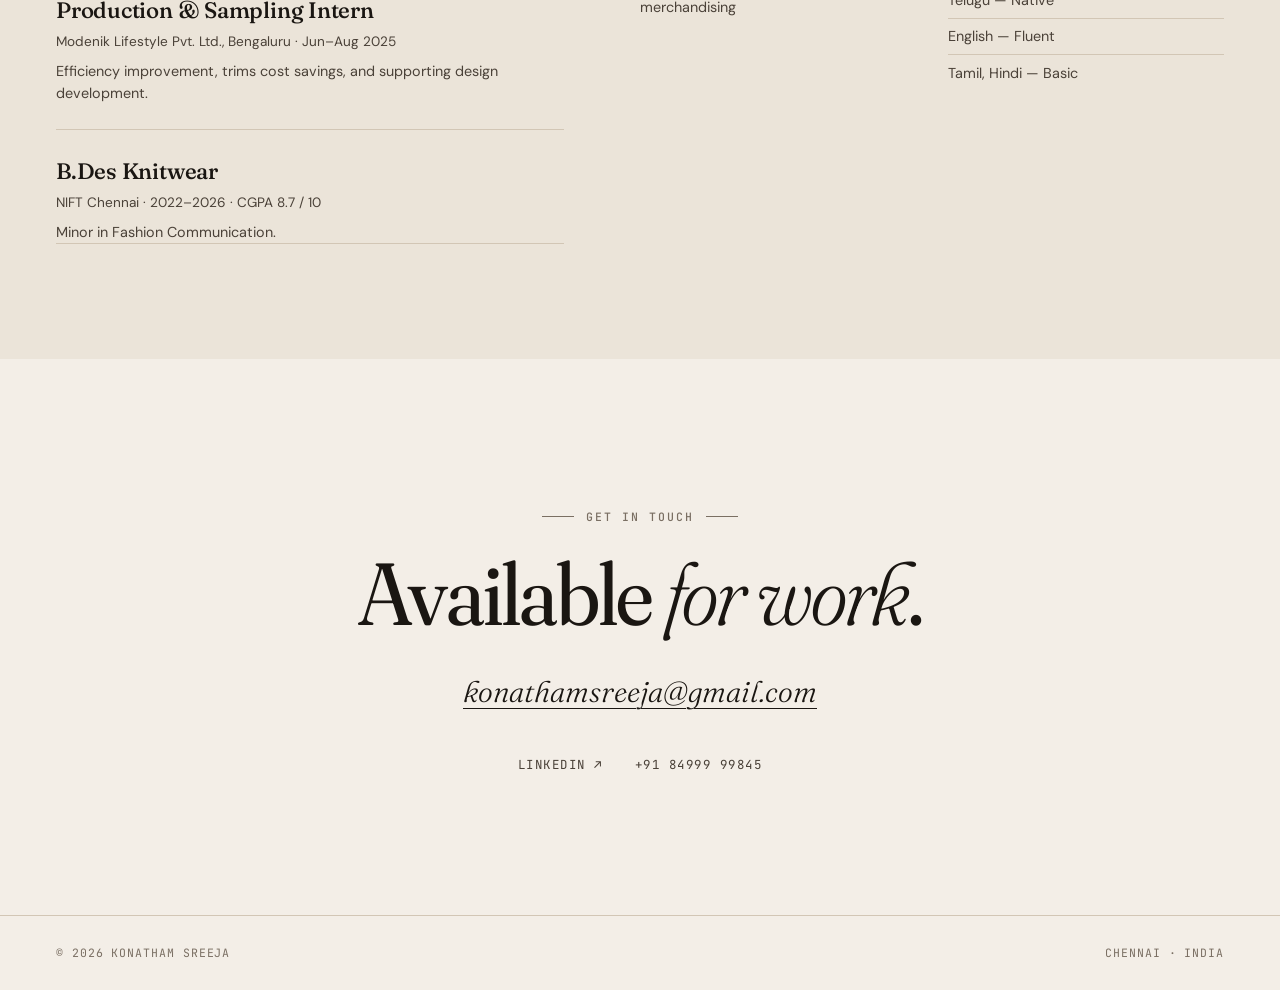
==== commit 13172ce9: "Per-project themes, dark mode toggle, first-visit toast, sharper covers Themes: - Landing: warm crea" ====
--- a/index.html
+++ b/index.html
@@ -11,8 +11,9 @@
 <link href="https://fonts.googleapis.com/css2?family=Fraunces:ital,opsz,wght,SOFT@0,9..144,300..700,30..100;1,9..144,300..700,30..100&family=DM+Sans:opsz,wght@9..40,300..600&family=JetBrains+Mono:wght@400;500&display=swap" rel="stylesheet">
 <link rel="stylesheet" href="styles.css">
 <link rel="icon" type="image/svg+xml" href="data:image/svg+xml,%3Csvg xmlns='http://www.w3.org/2000/svg' viewBox='0 0 100 100'%3E%3Ctext y='75' font-size='80' font-family='Georgia' font-style='italic'%3Es%3C/text%3E%3C/svg%3E">
+<script>(function(){var m=localStorage.getItem('mode')||(matchMedia('(prefers-color-scheme: dark)').matches?'dark':'light');document.documentElement.dataset.mode=m;})();</script>
 </head>
-<body>
+<body data-theme="landing">
 
 <nav class="nav">
   <a href="index.html" class="nav__logo">Konatham <em>Sreeja</em></a>
--- a/styles.css
+++ b/styles.css
@@ -96,7 +96,7 @@
   align-items: center;
   backdrop-filter: blur(10px);
   -webkit-backdrop-filter: blur(10px);
-  background: rgba(243, 238, 231, 0.72);
+  background: color-mix(in srgb, var(--bg) 78%, transparent);
   border-bottom: 1px solid transparent;
   transition: border-color 0.3s var(--ease);
 }
@@ -637,46 +637,205 @@
 }
 
 /* ============================================================
-   PROJECT GALLERY
-   ============================================================ */
-
-.gallery {
-  padding: 2rem var(--gutter) 6rem;
-  max-width: 1100px;
+   PORTFOLIO — WEBTOON / MANHWA CONTINUOUS STRIP
+   ============================================================ */
+
+.webtoon {
+  max-width: 720px;
   margin: 0 auto;
-}
-
-.gallery__page {
-  margin-bottom: clamp(1.5rem, 3vw, 2.5rem);
+  padding: 2rem 0 4rem;
+  background: var(--bg-alt);
+}
+
+.webtoon img {
+  display: block;
+  width: 100%;
+  margin: 0;
+  border: 0;
+  cursor: zoom-in;
+}
+
+.project-hero__hint {
+  margin-top: 1.25rem;
+  opacity: 0.7;
+}
+
+@media (max-width: 640px) {
+  .webtoon { padding: 1rem 0 3rem; }
+}
+
+/* ============================================================
+   SLIDE DECK (Cyber Play, Quiet Erosion) — Swiper-based
+   ============================================================ */
+
+.deck-stage {
   position: relative;
-  opacity: 0;
-  transform: translateY(20px);
-  transition: opacity 0.7s var(--ease), transform 0.7s var(--ease);
-}
-
-.gallery__page.in-view {
-  opacity: 1;
-  transform: translateY(0);
-}
-
-.gallery__page img {
-  width: 100%;
+  height: calc(100vh - 0px);
+  min-height: 520px;
   background: var(--bg-alt);
-  box-shadow: 0 1px 0 var(--line),
-              0 24px 48px -24px rgba(26, 22, 18, 0.18);
+  overflow: hidden;
+}
+
+.deck-stage .swiper { height: 100%; width: 100%; }
+
+.deck-stage .swiper-slide {
+  display: flex;
+  align-items: center;
+  justify-content: center;
+  padding: clamp(1.5rem, 4vw, 3.5rem);
+  background: var(--bg-alt);
+}
+
+.deck-stage .swiper-slide img {
+  max-width: 100%;
+  max-height: 100%;
+  object-fit: contain;
   cursor: zoom-in;
-}
-
-.gallery__page--landscape img { box-shadow: 0 1px 0 var(--line), 0 18px 40px -20px rgba(26, 22, 18, 0.15); }
-
-.gallery__num {
+  box-shadow: 0 24px 60px -28px rgba(26,22,18,0.35);
+  transition: transform 1.2s var(--ease), filter 0.6s var(--ease);
+  will-change: transform;
+}
+
+.deck-counter {
   position: absolute;
-  top: -1.5rem;
+  top: 1.25rem;
+  right: 1.25rem;
+  z-index: 30;
+  font-family: var(--font-mono);
+  font-size: 0.78rem;
+  letter-spacing: 0.12em;
+  padding: 0.5rem 0.85rem;
+  background: color-mix(in srgb, var(--text) 88%, transparent);
+  color: var(--bg);
+  border-radius: 999px;
+  pointer-events: none;
+  backdrop-filter: blur(8px);
+  -webkit-backdrop-filter: blur(8px);
+}
+
+.deck-progress {
+  position: absolute !important;
+  bottom: 0 !important;
+  left: 0;
   right: 0;
-  font-family: var(--font-mono);
-  font-size: 0.7rem;
-  letter-spacing: 0.1em;
+  height: 2px !important;
+  background: color-mix(in srgb, var(--text) 12%, transparent) !important;
+  z-index: 30;
+}
+
+.deck-progress .swiper-pagination-progressbar-fill {
+  background: var(--accent) !important;
+}
+
+.deck-nav {
+  position: absolute;
+  top: 50%;
+  z-index: 25;
+  width: 44px;
+  height: 44px;
+  display: flex;
+  align-items: center;
+  justify-content: center;
+  border-radius: 50%;
+  background: color-mix(in srgb, var(--bg) 80%, transparent);
+  border: 1px solid var(--line);
+  color: var(--text);
+  font-family: var(--font-display);
+  font-size: 1.4rem;
+  cursor: pointer;
+  transform: translateY(-50%);
+  transition: opacity 0.25s var(--ease), transform 0.25s var(--ease);
+  backdrop-filter: blur(6px);
+  -webkit-backdrop-filter: blur(6px);
+}
+.deck-nav:hover { transform: translateY(-50%) scale(1.06); opacity: 1; }
+.deck-nav.prev { left: 1.25rem; }
+.deck-nav.next { right: 1.25rem; }
+.deck-nav.swiper-button-disabled { opacity: 0.25; pointer-events: none; }
+
+.deck-hint {
+  position: absolute;
+  bottom: 1rem;
+  left: 50%;
+  transform: translateX(-50%);
+  z-index: 25;
+  font-family: var(--font-mono);
+  font-size: 0.68rem;
+  letter-spacing: 0.16em;
+  text-transform: uppercase;
   color: var(--text-soft);
+  pointer-events: none;
+  opacity: 0.6;
+}
+
+@media (max-width: 640px) {
+  .deck-nav { display: none; }
+  .deck-hint { display: none; }
+}
+
+/* ---------- THEME: Cyber Play (glitch / scanline on slide change) ---------- */
+
+.deck-stage[data-theme="cyber"]::after {
+  content: '';
+  position: absolute;
+  inset: 0;
+  pointer-events: none;
+  background: repeating-linear-gradient(
+    to bottom,
+    rgba(255,255,255,0) 0,
+    rgba(255,255,255,0) 2px,
+    rgba(255,255,255,0.025) 3px
+  );
+  mix-blend-mode: screen;
+  z-index: 20;
+}
+
+@keyframes cyber-glitch {
+  0%   { transform: translate(0,0); filter: none; }
+  15%  { transform: translate(-3px, 1px); filter: drop-shadow(2px 0 0 rgba(255,40,80,0.7)) drop-shadow(-2px 0 0 rgba(40,200,255,0.7)); }
+  30%  { transform: translate(2px,-1px); filter: drop-shadow(-2px 0 0 rgba(255,40,80,0.6)) drop-shadow(2px 0 0 rgba(40,200,255,0.6)); }
+  45%  { transform: translate(-1px, 0); filter: drop-shadow(1px 0 0 rgba(255,40,80,0.4)) drop-shadow(-1px 0 0 rgba(40,200,255,0.4)); }
+  100% { transform: translate(0,0); filter: none; }
+}
+
+.deck-stage[data-theme="cyber"] .swiper-slide-active.glitching img {
+  animation: cyber-glitch 520ms steps(8, end);
+}
+
+/* ---------- THEME: Quiet Erosion (slow drift / dust grain) ---------- */
+
+.deck-stage[data-theme="erosion"]::after {
+  content: '';
+  position: absolute;
+  inset: 0;
+  pointer-events: none;
+  z-index: 20;
+  opacity: 0.18;
+  mix-blend-mode: multiply;
+  background-image: url("data:image/svg+xml,%3Csvg viewBox='0 0 240 240' xmlns='http://www.w3.org/2000/svg'%3E%3Cfilter id='n'%3E%3CfeTurbulence type='fractalNoise' baseFrequency='0.95' numOctaves='2' stitchTiles='stitch'/%3E%3C/filter%3E%3Crect width='100%25' height='100%25' filter='url(%23n)'/%3E%3C/svg%3E");
+  animation: erosion-drift 18s linear infinite;
+}
+
+@keyframes erosion-drift {
+  from { background-position: 0 0; }
+  to   { background-position: 240px -240px; }
+}
+
+@keyframes erosion-kenburns {
+  from { transform: scale(1.0) translate(0,0); }
+  to   { transform: scale(1.035) translate(-0.5%, 0.4%); }
+}
+
+.deck-stage[data-theme="erosion"] .swiper-slide-active img {
+  animation: erosion-kenburns 9s var(--ease) forwards;
+}
+
+@media (prefers-reduced-motion: reduce) {
+  .deck-stage[data-theme="cyber"] .swiper-slide-active.glitching img,
+  .deck-stage[data-theme="erosion"]::after,
+  .deck-stage[data-theme="erosion"] .swiper-slide-active img {
+    animation: none !important;
+  }
 }
 
 /* ============================================================
@@ -688,7 +847,7 @@
   bottom: 1.5rem;
   right: 1.5rem;
   z-index: 40;
-  background: rgba(26, 22, 18, 0.88);
+  background: color-mix(in srgb, var(--text) 90%, transparent);
   color: var(--bg);
   font-family: var(--font-mono);
   font-size: 0.78rem;
@@ -825,3 +984,174 @@
   }
   html { scroll-behavior: auto; }
 }
+
+/* ============================================================
+   THEME SYSTEM — palettes per project + dark mode
+   :root vars are LIGHT LANDING defaults (defined at top of file).
+   Order: dark landing → light/dark per project theme.
+   ============================================================ */
+
+:root[data-mode="dark"] {
+  --bg: #1a1612;
+  --bg-alt: #221d18;
+  --surface: #2a241e;
+  --text: #f3eee7;
+  --text-mid: #d2c6b5;
+  --text-soft: #9b8f81;
+  --line: #3a322a;
+  --accent: #f3eee7;
+  --accent-warm: #d99572;
+}
+
+/* ----- Theme: PORTFOLIO (warm cream + deep navy / gold) ----- */
+body[data-theme="portfolio"] {
+  --bg: #f0eadf;
+  --bg-alt: #e6dec9;
+  --surface: #d8cdb6;
+  --text: #18181f;
+  --text-mid: #4a4a55;
+  --text-soft: #76728a;
+  --line: #cbc0a8;
+  --accent: #1c2a4f;
+  --accent-warm: #b08840;
+}
+:root[data-mode="dark"] body[data-theme="portfolio"] {
+  --bg: #0d1426;
+  --bg-alt: #131c33;
+  --surface: #1c2641;
+  --text: #e8d8b8;
+  --text-mid: #c0b694;
+  --text-soft: #87815f;
+  --line: #2d3a55;
+  --accent: #d4b97a;
+  --accent-warm: #f0b878;
+}
+
+/* ----- Theme: CYBER PLAY (cool minimal in light, neon dark) ----- */
+body[data-theme="cyber"] {
+  --bg: #ecedf2;
+  --bg-alt: #e0e2eb;
+  --surface: #d4d6e0;
+  --text: #15131c;
+  --text-mid: #3d3858;
+  --text-soft: #6b6680;
+  --line: #c7c9d1;
+  --accent: #3d145b;
+  --accent-warm: #c47fa3;
+}
+:root[data-mode="dark"] body[data-theme="cyber"] {
+  --bg: #0d0c10;
+  --bg-alt: #14131a;
+  --surface: #1d1c25;
+  --text: #d6d2c8;
+  --text-mid: #a8a4b4;
+  --text-soft: #6b6660;
+  --line: #2a2832;
+  --accent: #c47fa3;
+  --accent-warm: #6da7d8;
+}
+
+/* ----- Theme: QUIET EROSION (sand + rust / deep earth) ----- */
+body[data-theme="erosion"] {
+  --bg: #ece4d6;
+  --bg-alt: #e2d8c5;
+  --surface: #d3c5ad;
+  --text: #1f1610;
+  --text-mid: #4a3d30;
+  --text-soft: #7a6a55;
+  --line: #c4b598;
+  --accent: #781817;
+  --accent-warm: #b57157;
+}
+:root[data-mode="dark"] body[data-theme="erosion"] {
+  --bg: #1f1610;
+  --bg-alt: #29201a;
+  --surface: #342a22;
+  --text: #ece4d6;
+  --text-mid: #c4b598;
+  --text-soft: #948460;
+  --line: #3d3026;
+  --accent: #b57157;
+  --accent-warm: #d99572;
+}
+
+/* Smooth color transitions when toggling mode */
+body, .nav, .deck-counter, .deck-nav, .counter, .toast, .mode-toggle,
+.project, .experience, .next-project, footer, .gallery__page img,
+.deck-stage, .deck-stage .swiper-slide {
+  transition: background-color 0.35s var(--ease), color 0.35s var(--ease),
+              border-color 0.35s var(--ease);
+}
+
+/* Dark-mode tweak: slightly stronger grain so it stays visible */
+:root[data-mode="dark"] body::before { opacity: 0.045; mix-blend-mode: screen; }
+
+/* ============================================================
+   MODE TOGGLE (sun/moon) — injected into nav
+   ============================================================ */
+
+.mode-toggle {
+  background: transparent;
+  border: 1px solid var(--line);
+  color: var(--text);
+  width: 34px;
+  height: 34px;
+  border-radius: 50%;
+  cursor: pointer;
+  display: inline-flex;
+  align-items: center;
+  justify-content: center;
+  font-size: 0.95rem;
+  line-height: 1;
+  margin-left: 0.6rem;
+  flex-shrink: 0;
+}
+.mode-toggle:hover {
+  background: var(--bg-alt);
+  opacity: 1;
+}
+.mode-toggle__icon { display: inline-block; line-height: 1; }
+
+/* ============================================================
+   FIRST-VISIT TOAST (announces dark mode availability)
+   ============================================================ */
+
+.toast {
+  position: fixed;
+  left: 50%;
+  bottom: 1.5rem;
+  transform: translateX(-50%) translateY(20px);
+  z-index: 90;
+  display: flex;
+  align-items: center;
+  gap: 0.85rem;
+  padding: 0.8rem 0.85rem 0.8rem 1.05rem;
+  font-family: var(--font-body);
+  font-size: 0.85rem;
+  line-height: 1.3;
+  color: var(--bg);
+  background: var(--text);
+  border-radius: 12px;
+  box-shadow: 0 16px 40px -12px rgba(0,0,0,0.35);
+  opacity: 0;
+  pointer-events: none;
+  max-width: calc(100vw - 2.5rem);
+}
+.toast.show { opacity: 1; pointer-events: auto; transform: translateX(-50%) translateY(0); }
+
+.toast__close {
+  background: none;
+  border: none;
+  color: inherit;
+  cursor: pointer;
+  font-size: 1.15rem;
+  line-height: 1;
+  opacity: 0.7;
+  padding: 0.15rem 0.45rem;
+  border-radius: 6px;
+}
+.toast__close:hover { opacity: 1; background: color-mix(in srgb, var(--bg) 18%, transparent); }
+
+@media (max-width: 480px) {
+  .toast { font-size: 0.78rem; padding: 0.7rem 0.7rem 0.7rem 0.95rem; }
+}
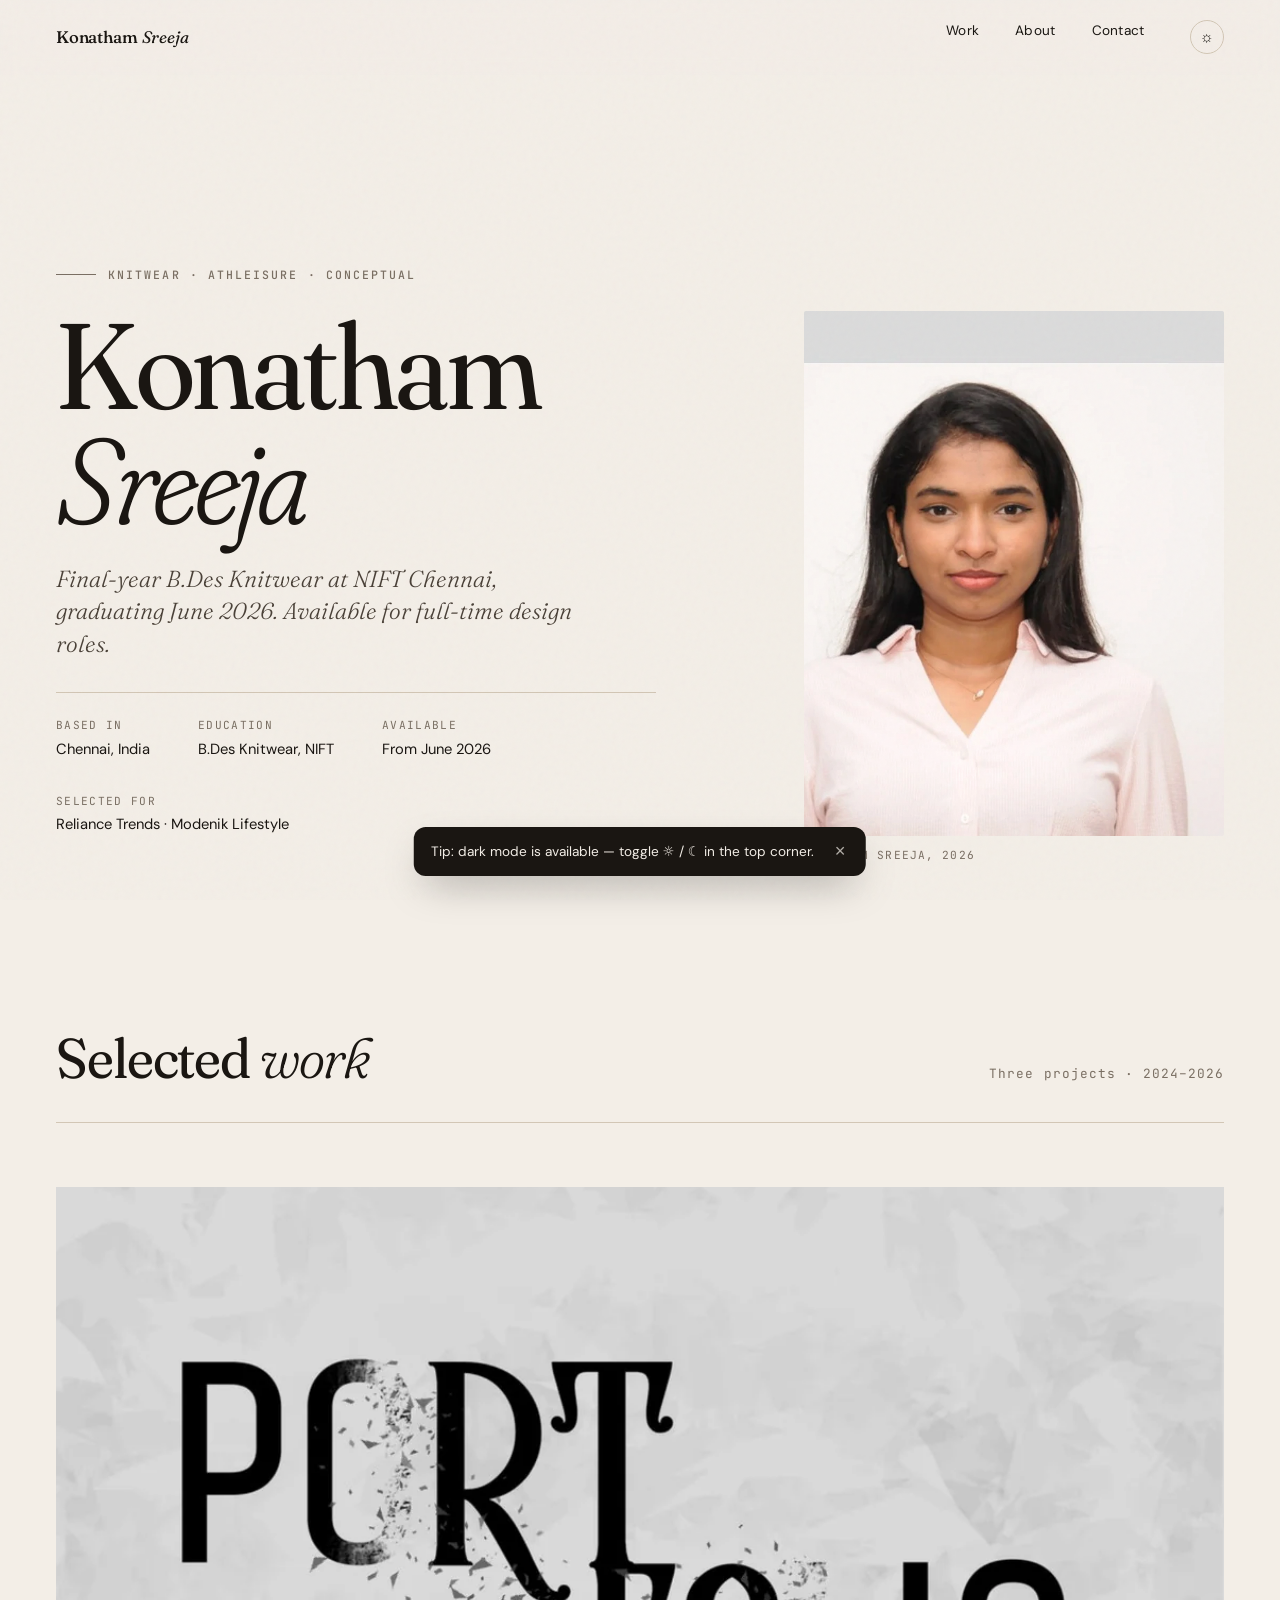
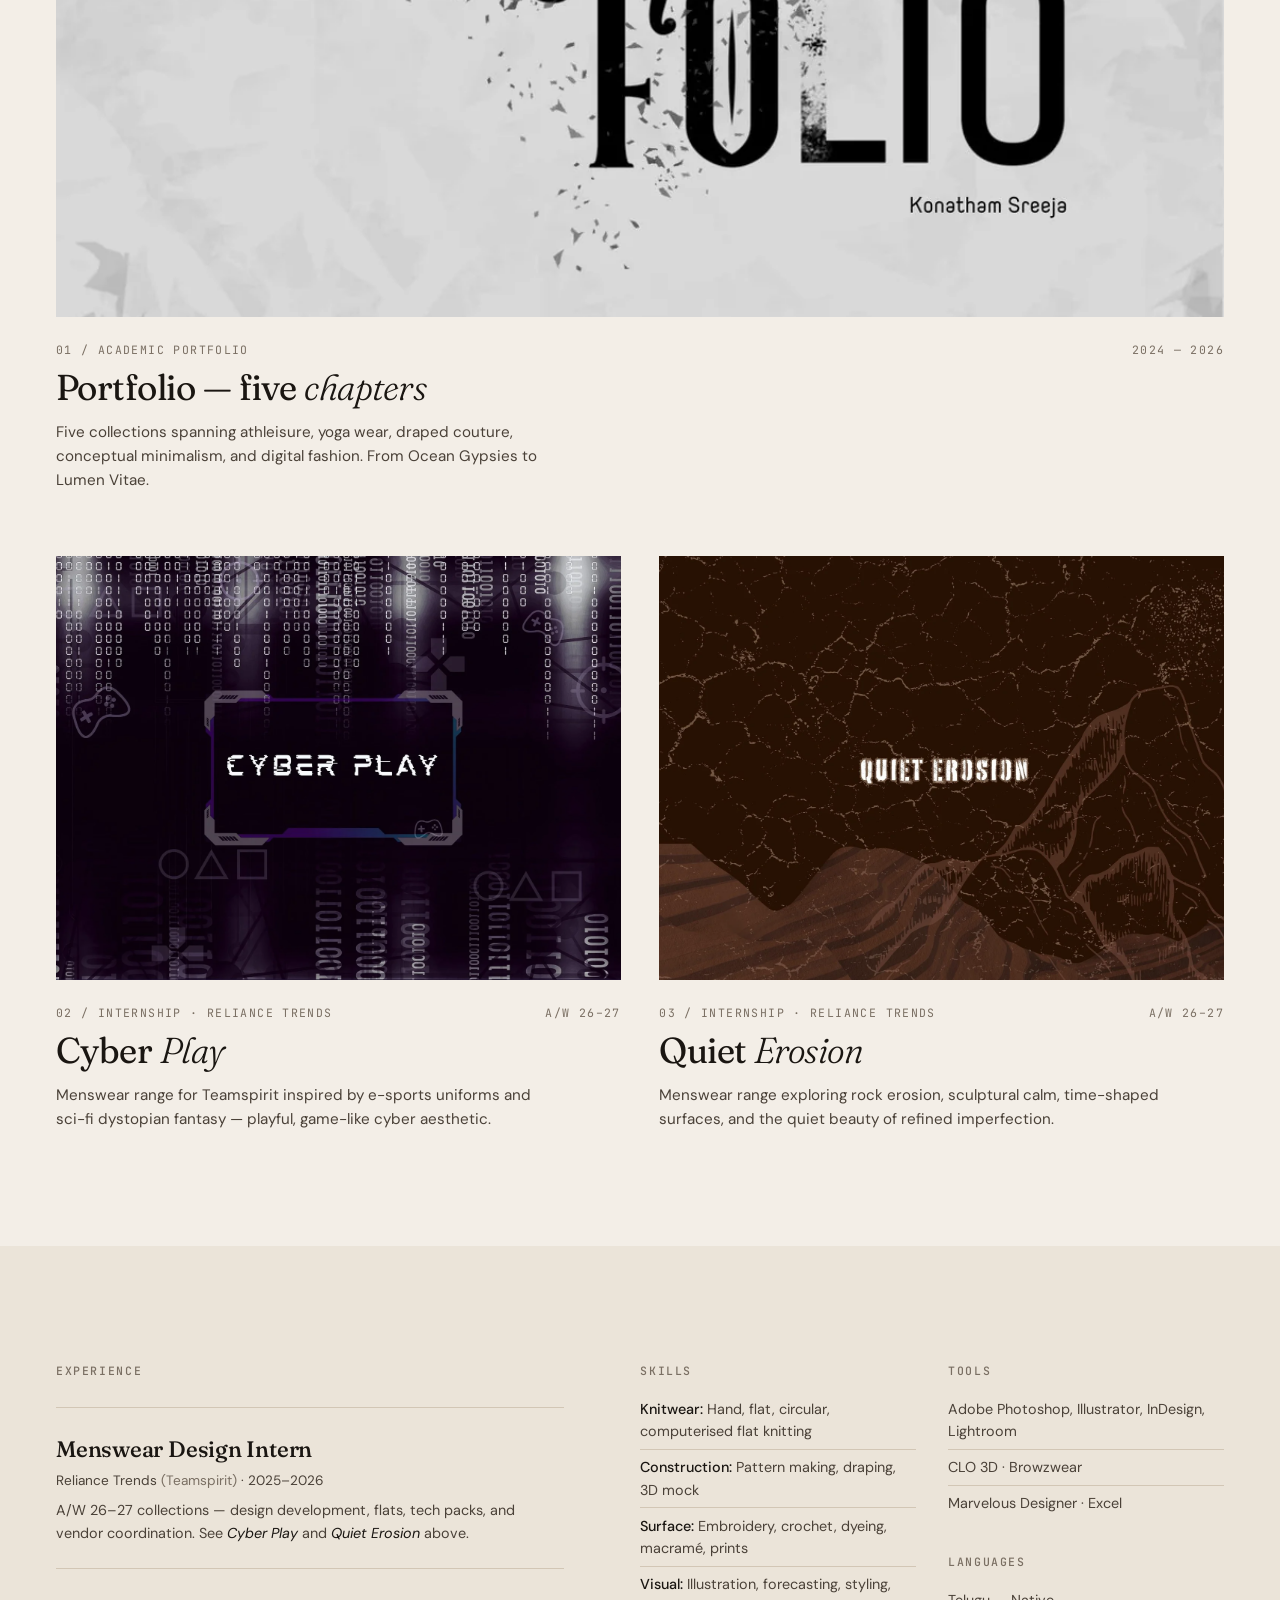
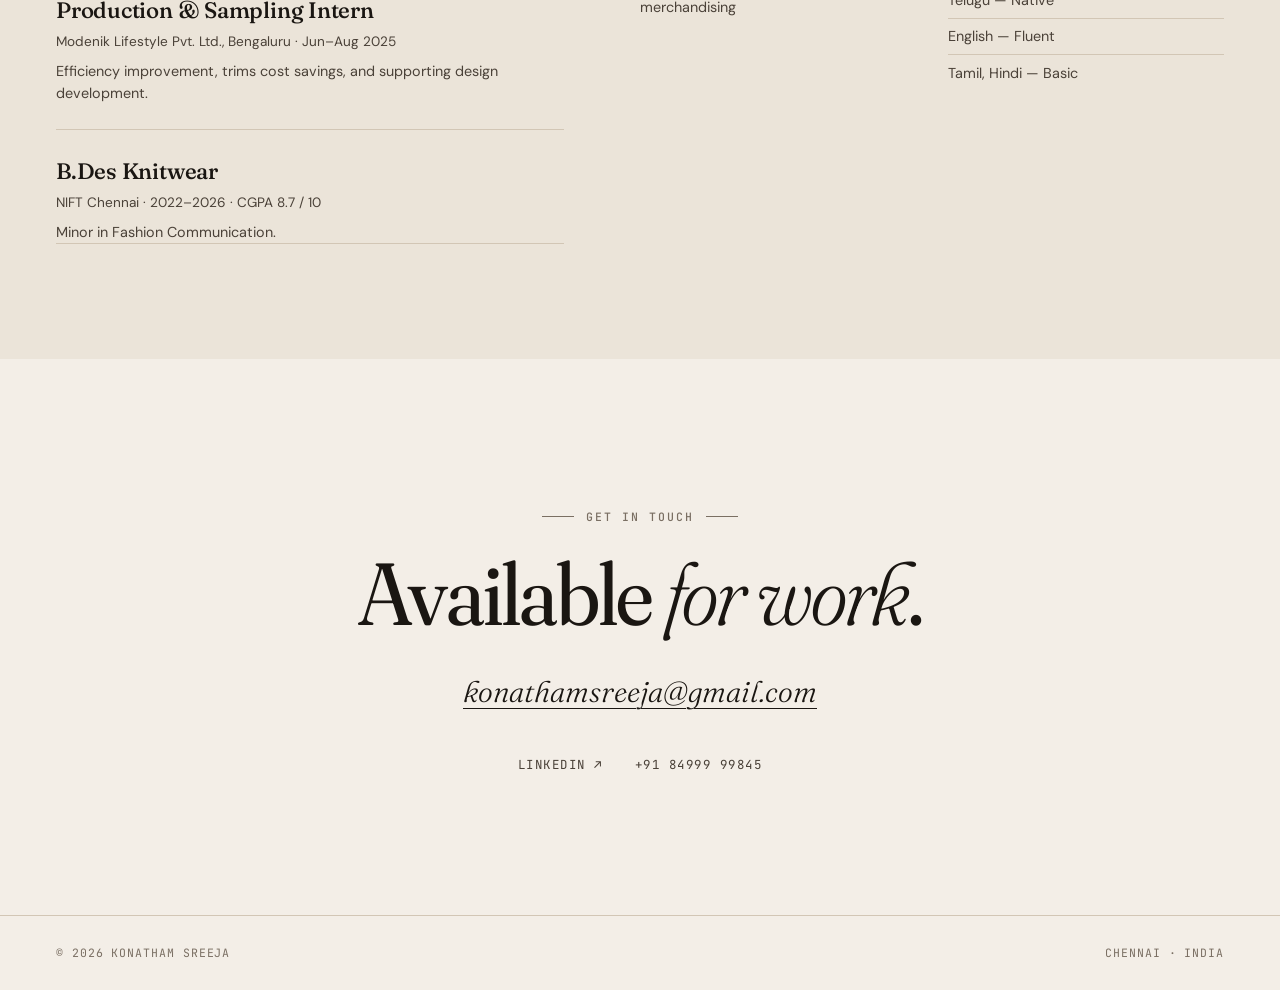
==== commit 936d6929: "WebP conversion, dual-resolution lightbox, softer cyber ray WebP migration: - All 144 page images, 3" ====
--- a/index.html
+++ b/index.html
@@ -37,7 +37,7 @@
     </dl>
   </div>
   <figure class="hero__photo">
-    <img src="images/profile.jpg" alt="Portrait of Konatham Sreeja">
+    <img src="images/profile.webp" alt="Portrait of Konatham Sreeja">
   </figure>
 </header>
 
@@ -51,7 +51,7 @@
 
     <a href="portfolio.html" class="project project--featured fade-in">
       <div class="project__media">
-        <img src="images/covers/portfolio.jpg" alt="Portfolio cover">
+        <img src="images/covers/portfolio.webp" alt="Portfolio cover">
         <div class="project__overlay">
           <span class="project__view">Open project →</span>
         </div>
@@ -68,7 +68,7 @@
 
     <a href="cyber-play.html" class="project project--landscape fade-in">
       <div class="project__media">
-        <img src="images/covers/cyber-play.jpg" alt="Cyber Play cover">
+        <img src="images/covers/cyber-play.webp" alt="Cyber Play cover">
         <div class="project__overlay">
           <span class="project__view">Open project →</span>
         </div>
@@ -85,7 +85,7 @@
 
     <a href="quiet-erosion.html" class="project project--landscape fade-in">
       <div class="project__media">
-        <img src="images/covers/quiet-erosion.jpg" alt="Quiet Erosion cover">
+        <img src="images/covers/quiet-erosion.webp" alt="Quiet Erosion cover">
         <div class="project__overlay">
           <span class="project__view">Open project →</span>
         </div>
--- a/styles.css
+++ b/styles.css
@@ -327,7 +327,7 @@
 .project__overlay {
   position: absolute;
   inset: 0;
-  background: linear-gradient(180deg, transparent 50%, rgba(26, 22, 18, 0.45) 100%);
+  background: linear-gradient(180deg, transparent 50%, color-mix(in srgb, var(--text) 45%, transparent) 100%);
   display: flex;
   align-items: flex-end;
   justify-content: flex-end;
@@ -344,7 +344,7 @@
   letter-spacing: 0.12em;
   text-transform: uppercase;
   color: var(--bg);
-  background: rgba(26, 22, 18, 0.85);
+  background: color-mix(in srgb, var(--text) 88%, transparent);
   backdrop-filter: blur(8px);
   padding: 0.55rem 1rem;
   border-radius: 999px;
@@ -802,6 +802,85 @@
   animation: cyber-glitch 520ms steps(8, end);
 }
 
+/* HUD corner brackets that fade in on the active slide */
+.deck-stage[data-theme="cyber"] .swiper-slide::before,
+.deck-stage[data-theme="cyber"] .swiper-slide::after {
+  content: '';
+  position: absolute;
+  width: 28px;
+  height: 28px;
+  border: 1px solid color-mix(in srgb, var(--accent) 70%, transparent);
+  opacity: 0;
+  transition: opacity 0.5s var(--ease);
+  pointer-events: none;
+  z-index: 5;
+}
+.deck-stage[data-theme="cyber"] .swiper-slide::before {
+  top: clamp(0.9rem, 2.5vw, 1.6rem);
+  left: clamp(0.9rem, 2.5vw, 1.6rem);
+  border-right: none;
+  border-bottom: none;
+}
+.deck-stage[data-theme="cyber"] .swiper-slide::after {
+  bottom: clamp(0.9rem, 2.5vw, 1.6rem);
+  right: clamp(0.9rem, 2.5vw, 1.6rem);
+  border-left: none;
+  border-top: none;
+}
+.deck-stage[data-theme="cyber"] .swiper-slide-active::before,
+.deck-stage[data-theme="cyber"] .swiper-slide-active::after {
+  opacity: 0.7;
+  transition-delay: 0.2s;
+}
+
+/* Subtle RGB chromatic-aberration "breathing" on active image */
+@keyframes cyber-breathe {
+  0%, 100% { filter: drop-shadow(0 0 0 transparent); transform: scale(1); }
+  50%      { filter: drop-shadow(1px 0 0 rgba(196,127,163,0.35)) drop-shadow(-1px 0 0 rgba(109,167,216,0.35));
+             transform: scale(1.005); }
+}
+.deck-stage[data-theme="cyber"] .swiper-slide-active img {
+  animation: cyber-breathe 5.5s ease-in-out infinite;
+}
+.deck-stage[data-theme="cyber"] .swiper-slide-active.glitching img {
+  animation: cyber-glitch 520ms steps(8, end), cyber-breathe 5.5s ease-in-out infinite 0.6s;
+}
+
+/* Soft ray of accent light drifting top -> bottom BEHIND the slides.
+   Reads as ambient stage lighting in the letterbox area around the
+   contained image, not a hard scanline cutting across content. */
+.deck-stage[data-theme="cyber"] .deck-scanline {
+  position: absolute;
+  left: -10%;
+  right: -10%;
+  height: clamp(80px, 14vh, 160px);
+  background: radial-gradient(
+    ellipse at center,
+    color-mix(in srgb, var(--accent) 65%, transparent) 0%,
+    color-mix(in srgb, var(--accent) 28%, transparent) 38%,
+    transparent 75%
+  );
+  filter: blur(10px);
+  opacity: 0;
+  mix-blend-mode: screen;
+  pointer-events: none;
+  z-index: 0;
+  animation: cyber-scan 11s linear infinite;
+}
+
+/* Slides sit above the ray */
+.deck-stage[data-theme="cyber"] .swiper {
+  position: relative;
+  z-index: 1;
+}
+
+@keyframes cyber-scan {
+  0%   { top: -22%; opacity: 0; }
+  18%  { opacity: 0.22; }
+  82%  { opacity: 0.22; }
+  100% { top: 110%; opacity: 0; }
+}
+
 /* ---------- THEME: Quiet Erosion (slow drift / dust grain) ---------- */
 
 .deck-stage[data-theme="erosion"]::after {
@@ -832,10 +911,57 @@
 
 @media (prefers-reduced-motion: reduce) {
   .deck-stage[data-theme="cyber"] .swiper-slide-active.glitching img,
+  .deck-stage[data-theme="cyber"] .swiper-slide-active img,
+  .deck-stage[data-theme="cyber"] .deck-scanline,
   .deck-stage[data-theme="erosion"]::after,
-  .deck-stage[data-theme="erosion"] .swiper-slide-active img {
+  .deck-stage[data-theme="erosion"] .swiper-slide-active img,
+  .read-progress,
+  body[data-theme="portfolio"]::after {
     animation: none !important;
   }
+}
+
+/* ============================================================
+   PORTFOLIO — ambient side drift + reading progress bar
+   (atmosphere outside the 720px webtoon strip; no decoration
+   on the strip itself, so the manhwa flow stays clean.)
+   ============================================================ */
+
+body[data-theme="portfolio"]::after {
+  content: '';
+  position: fixed;
+  inset: 0;
+  pointer-events: none;
+  z-index: 1;
+  opacity: 0.05;
+  mix-blend-mode: multiply;
+  background:
+    radial-gradient(ellipse at 0% 30%, color-mix(in srgb, var(--accent) 60%, transparent) 0%, transparent 38%),
+    radial-gradient(ellipse at 100% 70%, color-mix(in srgb, var(--accent-warm) 70%, transparent) 0%, transparent 42%);
+  animation: portfolio-drift 28s ease-in-out infinite alternate;
+}
+
+:root[data-mode="dark"] body[data-theme="portfolio"]::after {
+  opacity: 0.18;
+  mix-blend-mode: screen;
+}
+
+@keyframes portfolio-drift {
+  from { transform: translate(0, 0) scale(1); }
+  to   { transform: translate(2%, -1.5%) scale(1.05); }
+}
+
+/* Reading progress bar (top of viewport, scroll-linked via JS) */
+.read-progress {
+  position: fixed;
+  top: 0;
+  left: 0;
+  height: 2px;
+  width: 0;
+  background: var(--accent);
+  z-index: 60;
+  transition: width 0.08s linear;
+  pointer-events: none;
 }
 
 /* ============================================================
@@ -934,6 +1060,26 @@
   max-height: 100%;
   object-fit: contain;
   box-shadow: 0 30px 60px -20px rgba(0,0,0,0.5);
+  cursor: zoom-in;
+  transform-origin: center center;
+  transition: transform 0.16s ease-out;
+  user-select: none;
+  -webkit-user-drag: none;
+  touch-action: none;
+}
+.lightbox img:active { cursor: grabbing; }
+
+.lightbox__hint {
+  position: absolute;
+  top: 1.5rem;
+  left: 50%;
+  transform: translateX(-50%);
+  color: rgba(255,255,255,0.5);
+  font-family: var(--font-mono);
+  font-size: 0.7rem;
+  letter-spacing: 0.12em;
+  text-transform: uppercase;
+  pointer-events: none;
 }
 
 .lightbox__close {
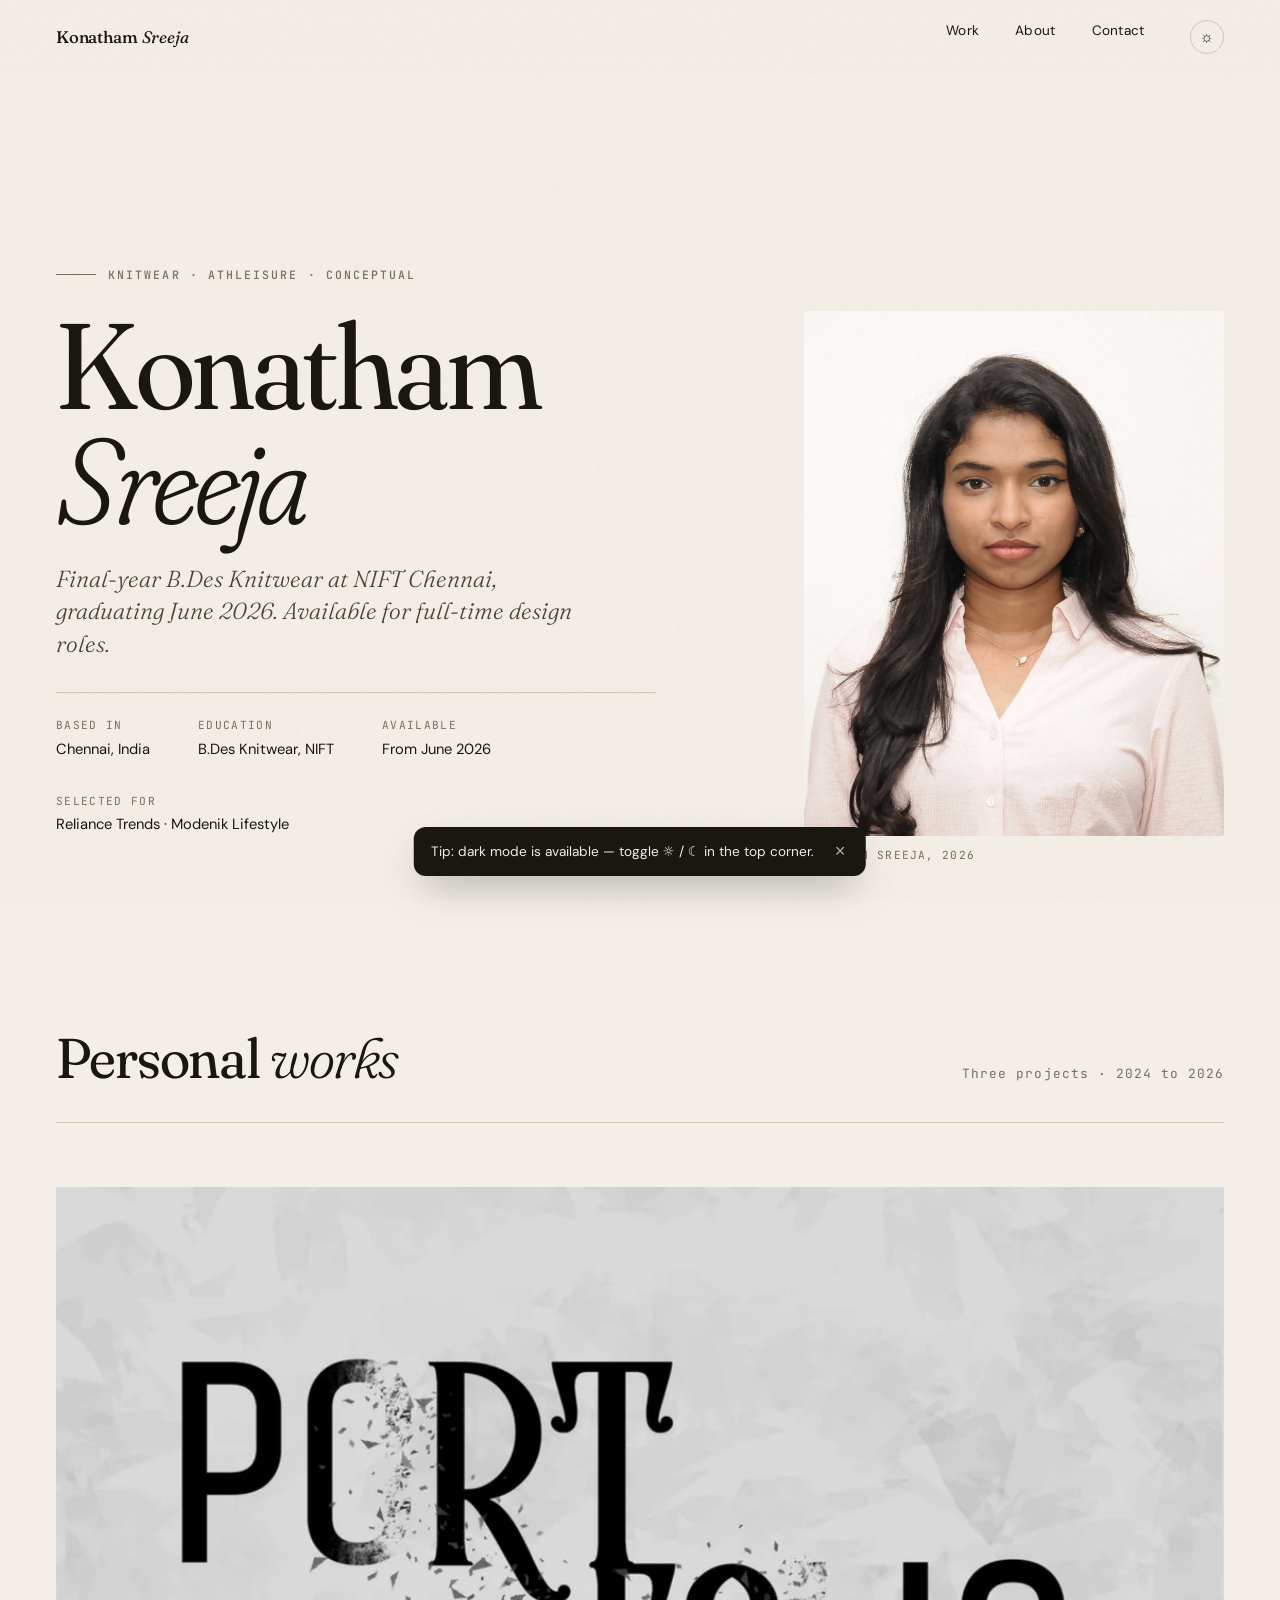
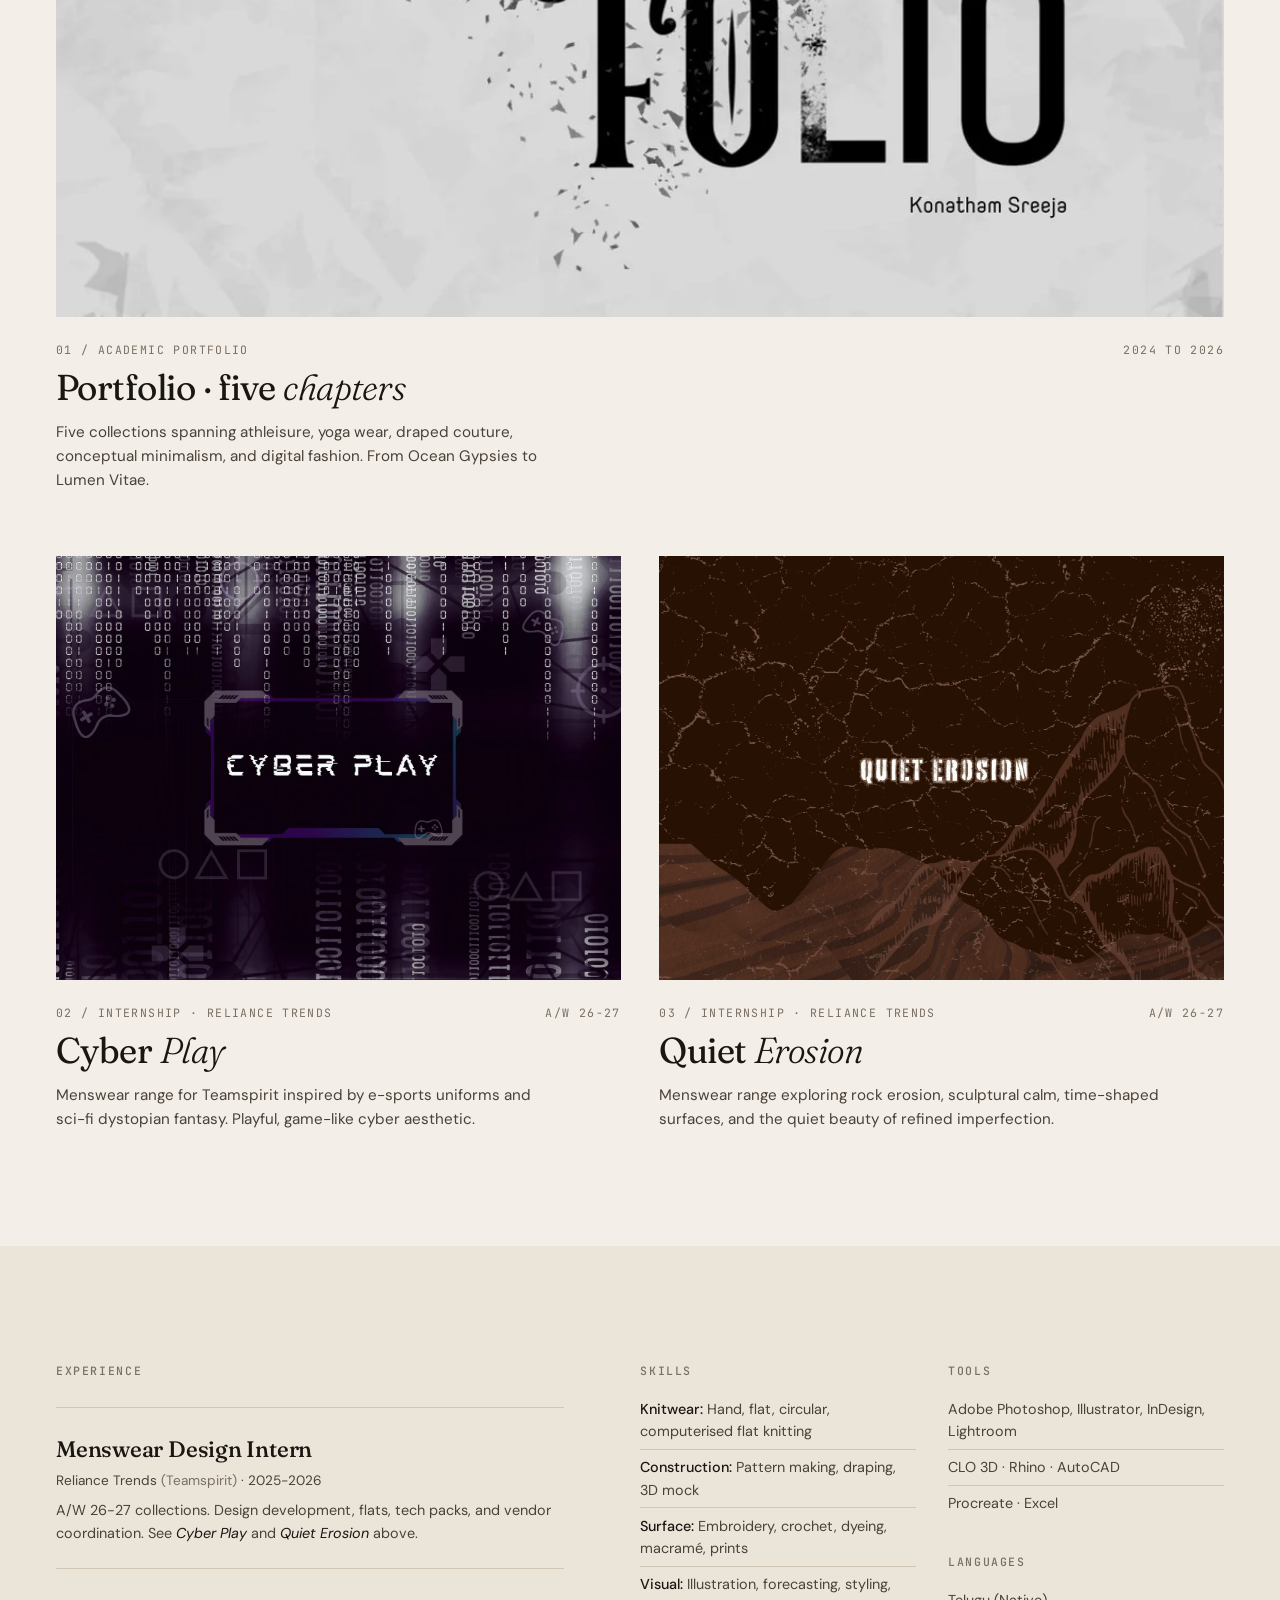
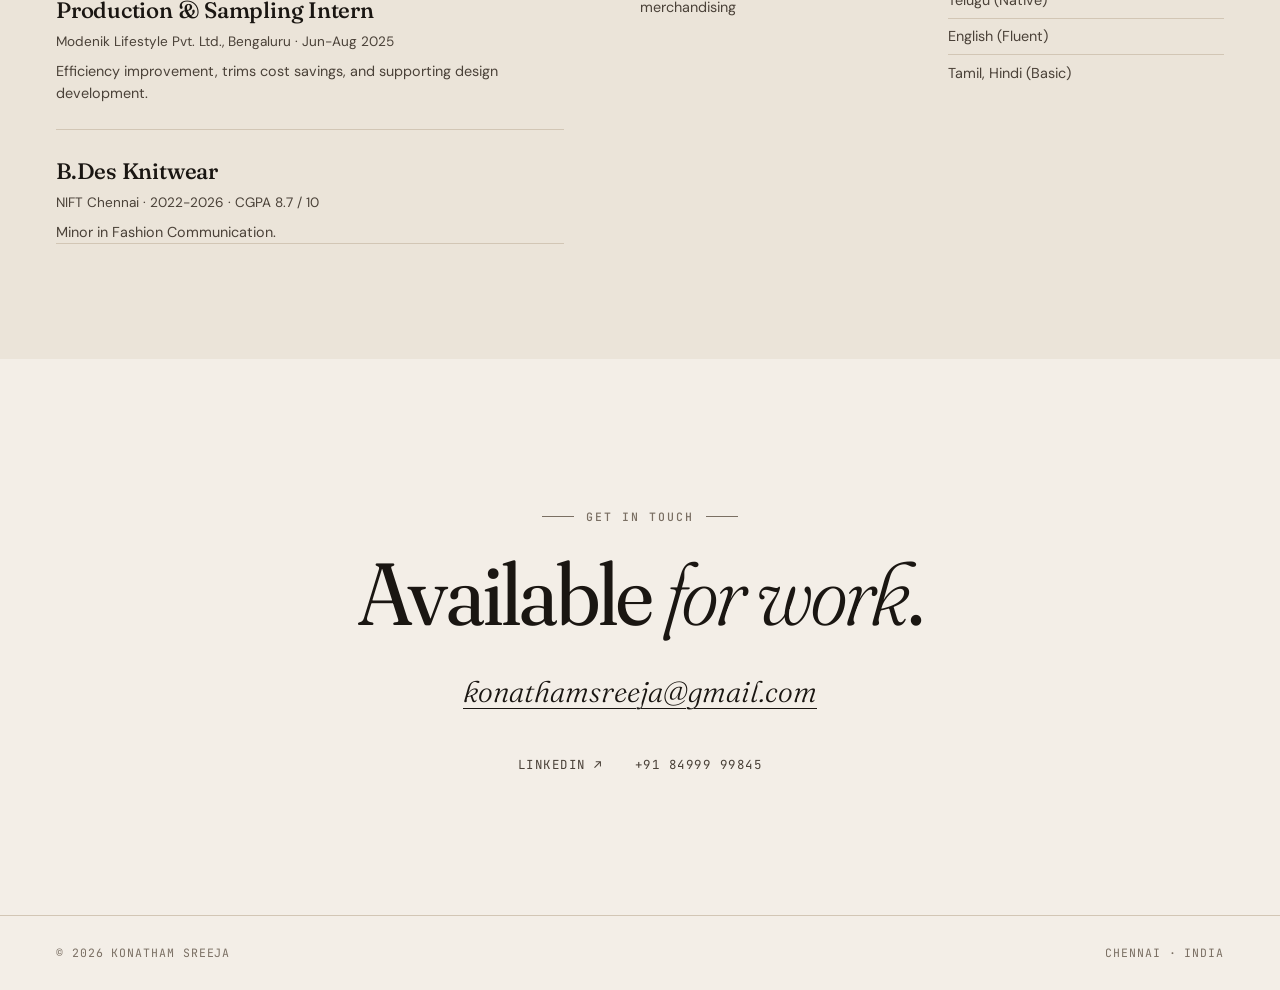
==== commit cd1f0679: "Sister review: new photo, copy cleanup, fix Lorem ipsum on erosion p33 - Replace profile photo with " ====
--- a/index.html
+++ b/index.html
@@ -4,8 +4,8 @@
 <meta charset="UTF-8">
 <meta name="viewport" content="width=device-width, initial-scale=1.0">
 <meta name="robots" content="noindex, nofollow">
-<title>Konatham Sreeja — Knitwear Designer</title>
-<meta name="description" content="Selected works by Konatham Sreeja — Knitwear designer specialising in athleisure and conceptual fashion. NIFT Chennai, 2026.">
+<title>Konatham Sreeja · Knitwear Designer</title>
+<meta name="description" content="Personal works by Konatham Sreeja, Knitwear designer specialising in athleisure and conceptual fashion. NIFT Chennai, 2026.">
 <link rel="preconnect" href="https://fonts.googleapis.com">
 <link rel="preconnect" href="https://fonts.gstatic.com" crossorigin>
 <link href="https://fonts.googleapis.com/css2?family=Fraunces:ital,opsz,wght,SOFT@0,9..144,300..700,30..100;1,9..144,300..700,30..100&family=DM+Sans:opsz,wght@9..40,300..600&family=JetBrains+Mono:wght@400;500&display=swap" rel="stylesheet">
@@ -43,8 +43,8 @@
 
 <section class="section" id="work">
   <header class="section__head">
-    <h2 class="section__title">Selected <em>work</em></h2>
-    <span class="section__count">Three projects · 2024–2026</span>
+    <h2 class="section__title">Personal <em>works</em></h2>
+    <span class="section__count">Three projects · 2024 to 2026</span>
   </header>
 
   <div class="work__grid">
@@ -59,9 +59,9 @@
       <div class="project__info">
         <div class="project__meta">
           <span>01 / Academic Portfolio</span>
-          <span>2024 — 2026</span>
+          <span>2024 to 2026</span>
         </div>
-        <h3 class="project__title">Portfolio — five <em>chapters</em></h3>
+        <h3 class="project__title">Portfolio · five <em>chapters</em></h3>
         <p class="project__desc">Five collections spanning athleisure, yoga wear, draped couture, conceptual minimalism, and digital fashion. From Ocean Gypsies to Lumen Vitae.</p>
       </div>
     </a>
@@ -76,10 +76,10 @@
       <div class="project__info">
         <div class="project__meta">
           <span>02 / Internship · Reliance Trends</span>
-          <span>A/W 26–27</span>
+          <span>A/W 26-27</span>
         </div>
         <h3 class="project__title">Cyber <em>Play</em></h3>
-        <p class="project__desc">Menswear range for Teamspirit inspired by e-sports uniforms and sci-fi dystopian fantasy — playful, game-like cyber aesthetic.</p>
+        <p class="project__desc">Menswear range for Teamspirit inspired by e-sports uniforms and sci-fi dystopian fantasy. Playful, game-like cyber aesthetic.</p>
       </div>
     </a>
 
@@ -93,7 +93,7 @@
       <div class="project__info">
         <div class="project__meta">
           <span>03 / Internship · Reliance Trends</span>
-          <span>A/W 26–27</span>
+          <span>A/W 26-27</span>
         </div>
         <h3 class="project__title">Quiet <em>Erosion</em></h3>
         <p class="project__desc">Menswear range exploring rock erosion, sculptural calm, time-shaped surfaces, and the quiet beauty of refined imperfection.</p>
@@ -110,19 +110,19 @@
 
       <div class="experience">
         <div class="experience__role">Menswear Design Intern</div>
-        <div class="experience__org">Reliance Trends <span>(Teamspirit)</span> · 2025–2026</div>
-        <p class="experience__desc">A/W 26–27 collections — design development, flats, tech packs, and vendor coordination. See <em>Cyber Play</em> and <em>Quiet Erosion</em> above.</p>
+        <div class="experience__org">Reliance Trends <span>(Teamspirit)</span> · 2025-2026</div>
+        <p class="experience__desc">A/W 26-27 collections. Design development, flats, tech packs, and vendor coordination. See <em>Cyber Play</em> and <em>Quiet Erosion</em> above.</p>
       </div>
 
       <div class="experience">
         <div class="experience__role">Production &amp; Sampling Intern</div>
-        <div class="experience__org">Modenik Lifestyle Pvt. Ltd., Bengaluru · Jun–Aug 2025</div>
+        <div class="experience__org">Modenik Lifestyle Pvt. Ltd., Bengaluru · Jun-Aug 2025</div>
         <p class="experience__desc">Efficiency improvement, trims cost savings, and supporting design development.</p>
       </div>
 
       <div class="experience">
         <div class="experience__role">B.Des Knitwear</div>
-        <div class="experience__org">NIFT Chennai · 2022–2026 · CGPA 8.7 / 10</div>
+        <div class="experience__org">NIFT Chennai · 2022-2026 · CGPA 8.7 / 10</div>
         <p class="experience__desc">Minor in Fashion Communication.</p>
       </div>
     </div>
@@ -141,14 +141,14 @@
         <h4>Tools</h4>
         <ul>
           <li>Adobe Photoshop, Illustrator, InDesign, Lightroom</li>
-          <li>CLO 3D · Browzwear</li>
-          <li>Marvelous Designer · Excel</li>
+          <li>CLO 3D · Rhino · AutoCAD</li>
+          <li>Procreate · Excel</li>
         </ul>
         <h4 style="margin-top: 2rem;">Languages</h4>
         <ul>
-          <li>Telugu — Native</li>
-          <li>English — Fluent</li>
-          <li>Tamil, Hindi — Basic</li>
+          <li>Telugu (Native)</li>
+          <li>English (Fluent)</li>
+          <li>Tamil, Hindi (Basic)</li>
         </ul>
       </div>
     </div>
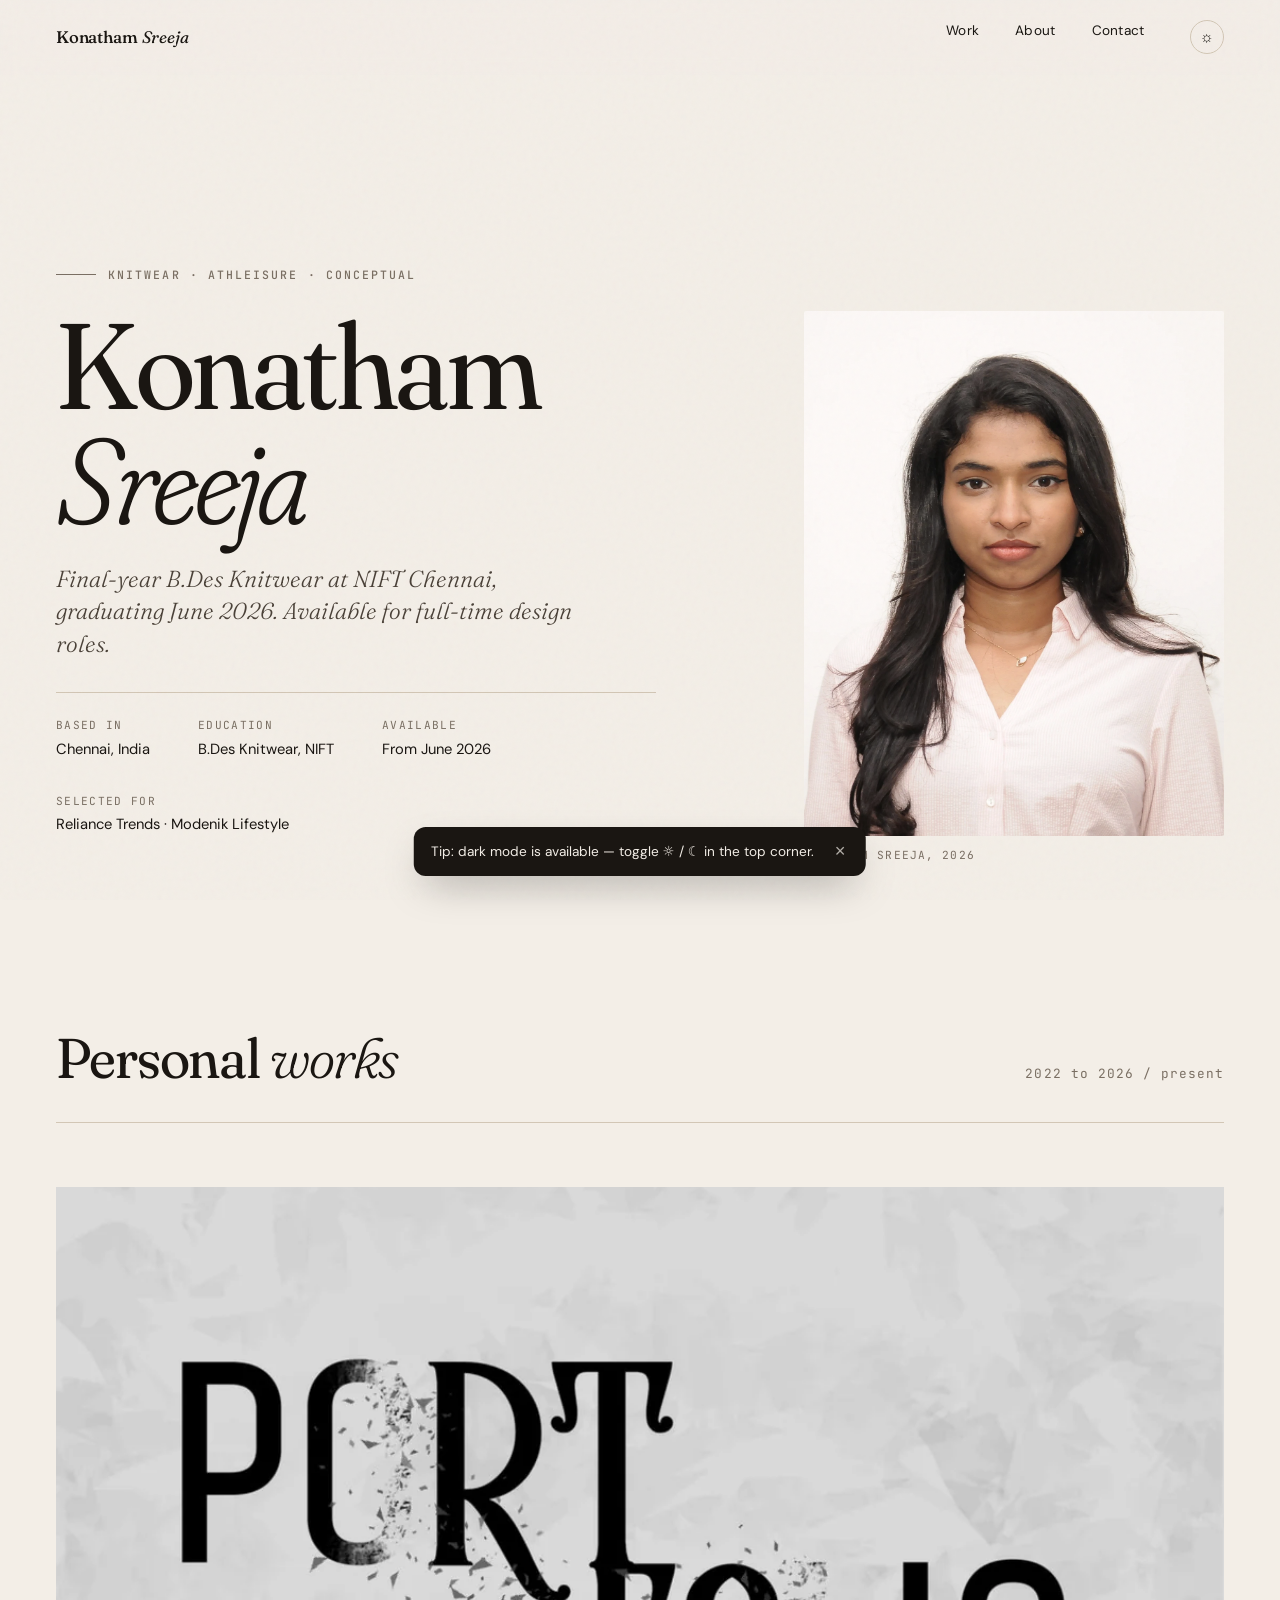
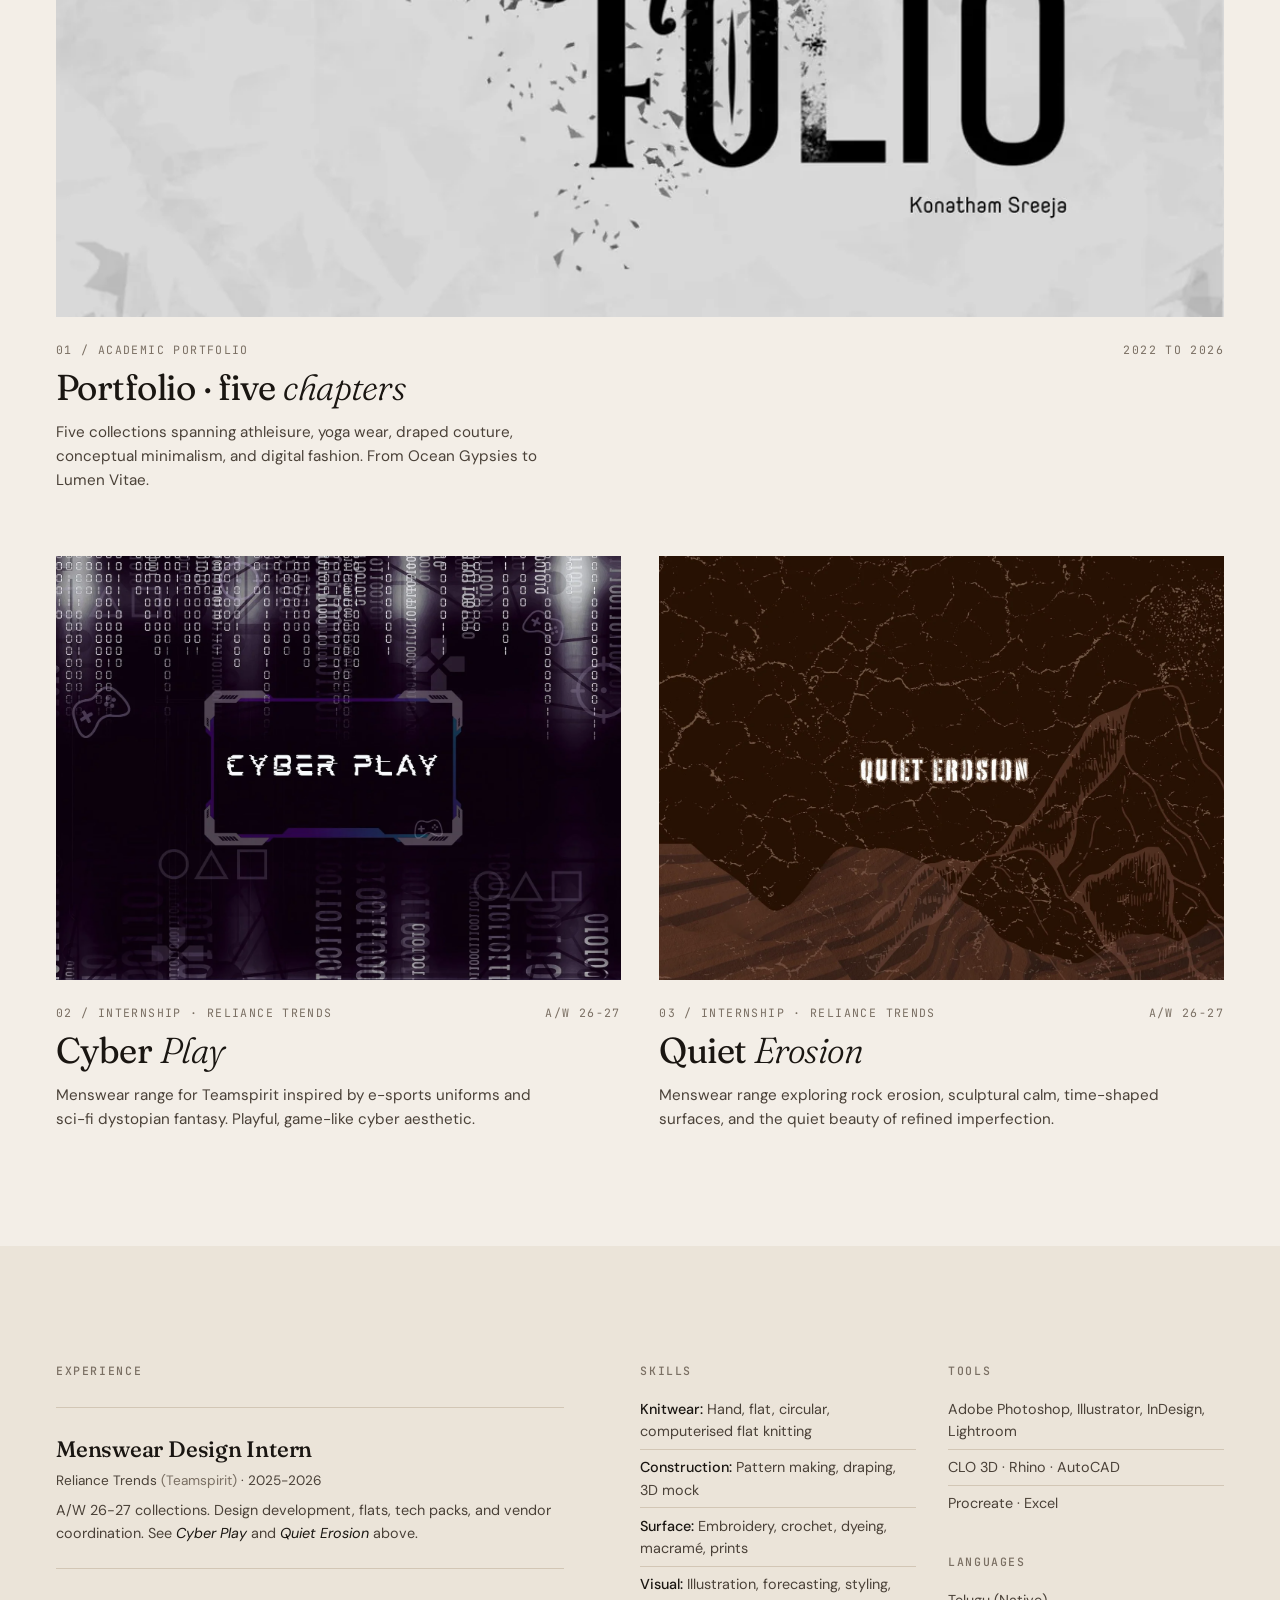
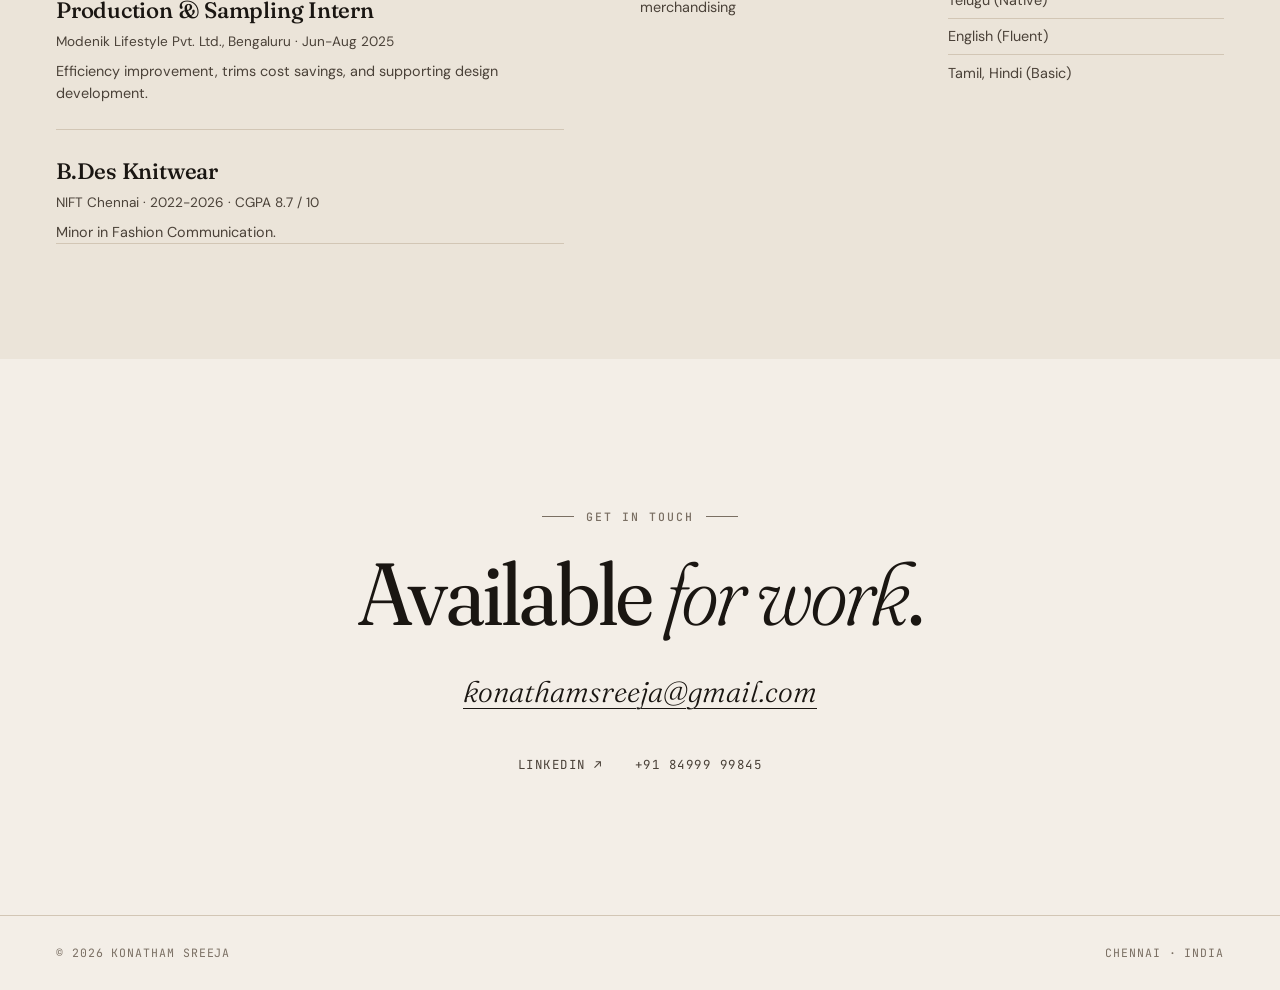
==== commit 026c8a07: "Fix work-section date range and portfolio card year Drop the "Three projects" count and broaden the " ====
--- a/index.html
+++ b/index.html
@@ -44,7 +44,7 @@
 <section class="section" id="work">
   <header class="section__head">
     <h2 class="section__title">Personal <em>works</em></h2>
-    <span class="section__count">Three projects · 2024 to 2026</span>
+    <span class="section__count">2022 to 2026 / present</span>
   </header>
 
   <div class="work__grid">
@@ -59,7 +59,7 @@
       <div class="project__info">
         <div class="project__meta">
           <span>01 / Academic Portfolio</span>
-          <span>2024 to 2026</span>
+          <span>2022 to 2026</span>
         </div>
         <h3 class="project__title">Portfolio · five <em>chapters</em></h3>
         <p class="project__desc">Five collections spanning athleisure, yoga wear, draped couture, conceptual minimalism, and digital fashion. From Ocean Gypsies to Lumen Vitae.</p>
@@ -160,7 +160,7 @@
   <h2 class="contact__title">Available <em>for work</em>.</h2>
   <a href="mailto:konathamsreeja@gmail.com" class="contact__email">konathamsreeja@gmail.com</a>
   <div class="contact__links">
-    <a href="https://linkedin.com/in/sreeja-konatham" target="_blank" rel="noopener">LinkedIn ↗</a>
+    <a href="https://www.linkedin.com/in/sreeja-konatham-845113359/" target="_blank" rel="noopener">LinkedIn ↗</a>
     <a href="tel:+918499999845">+91 84999 99845</a>
   </div>
 </section>
